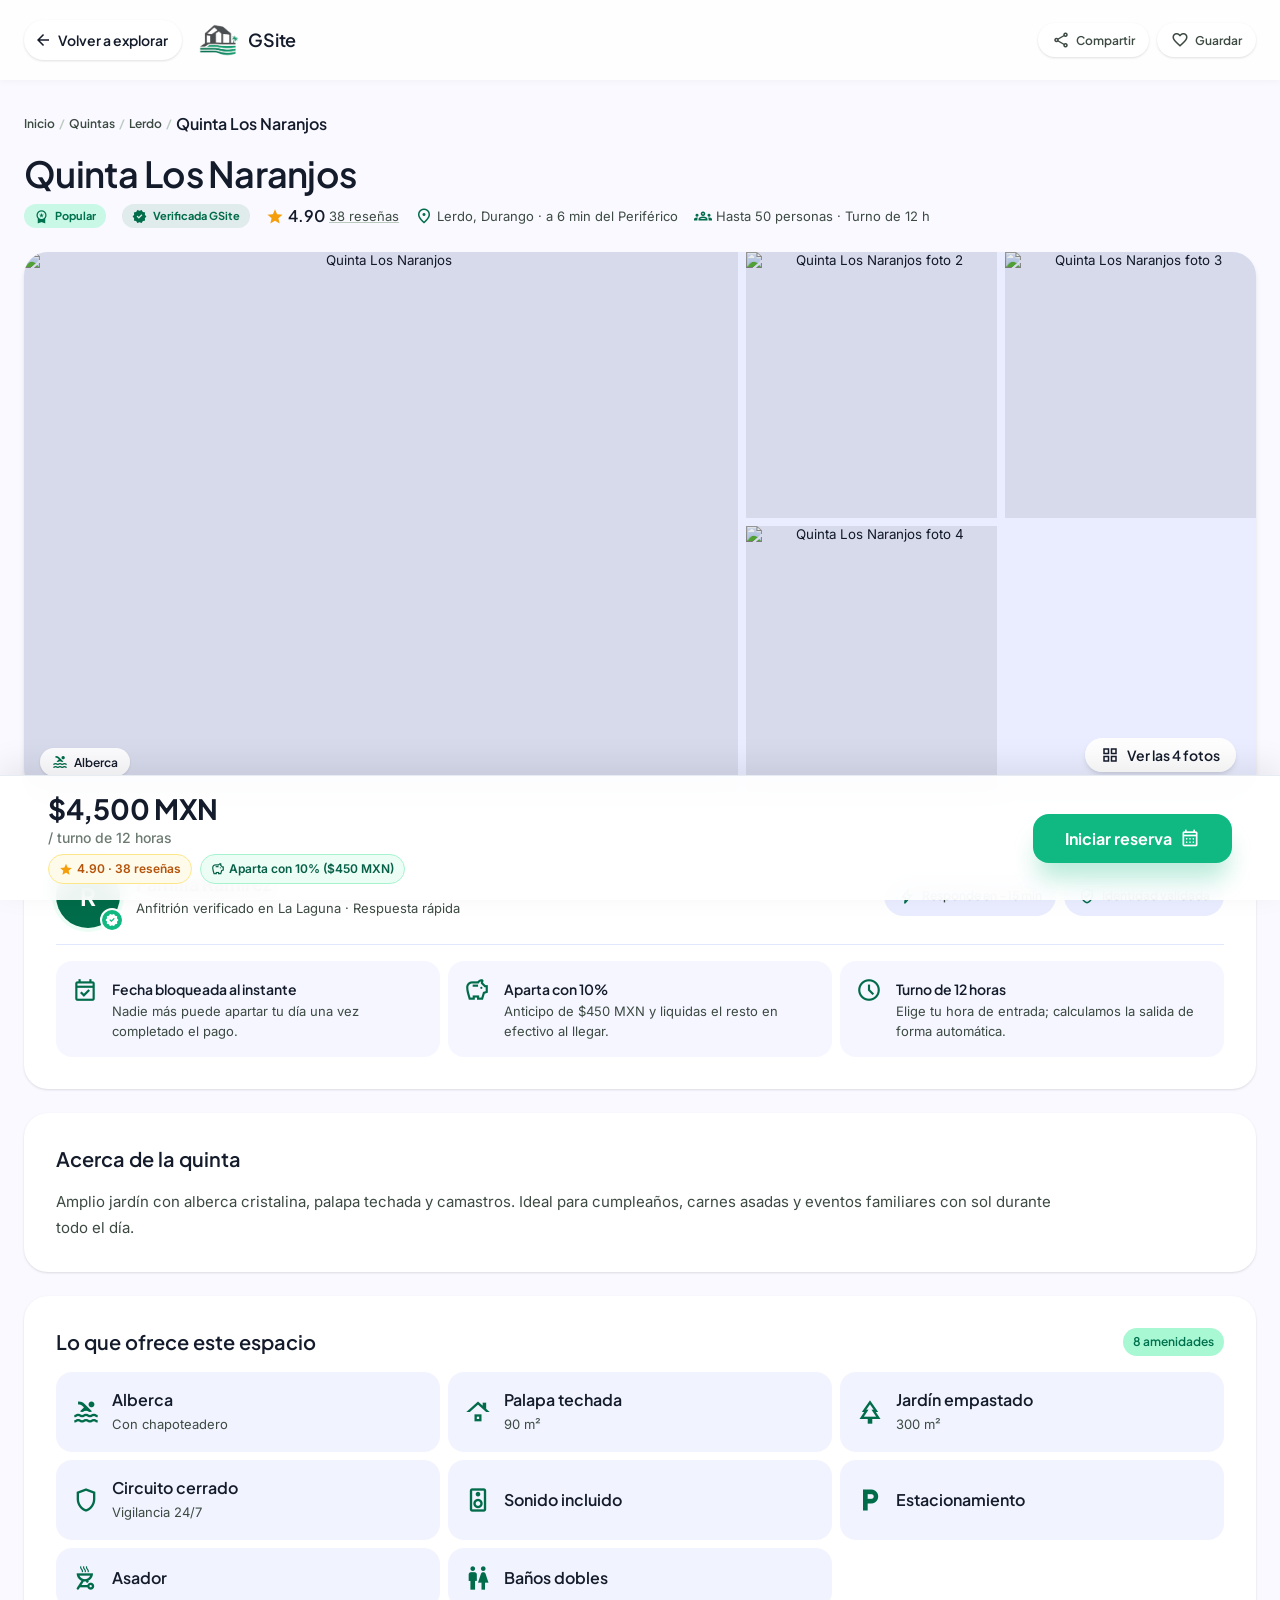
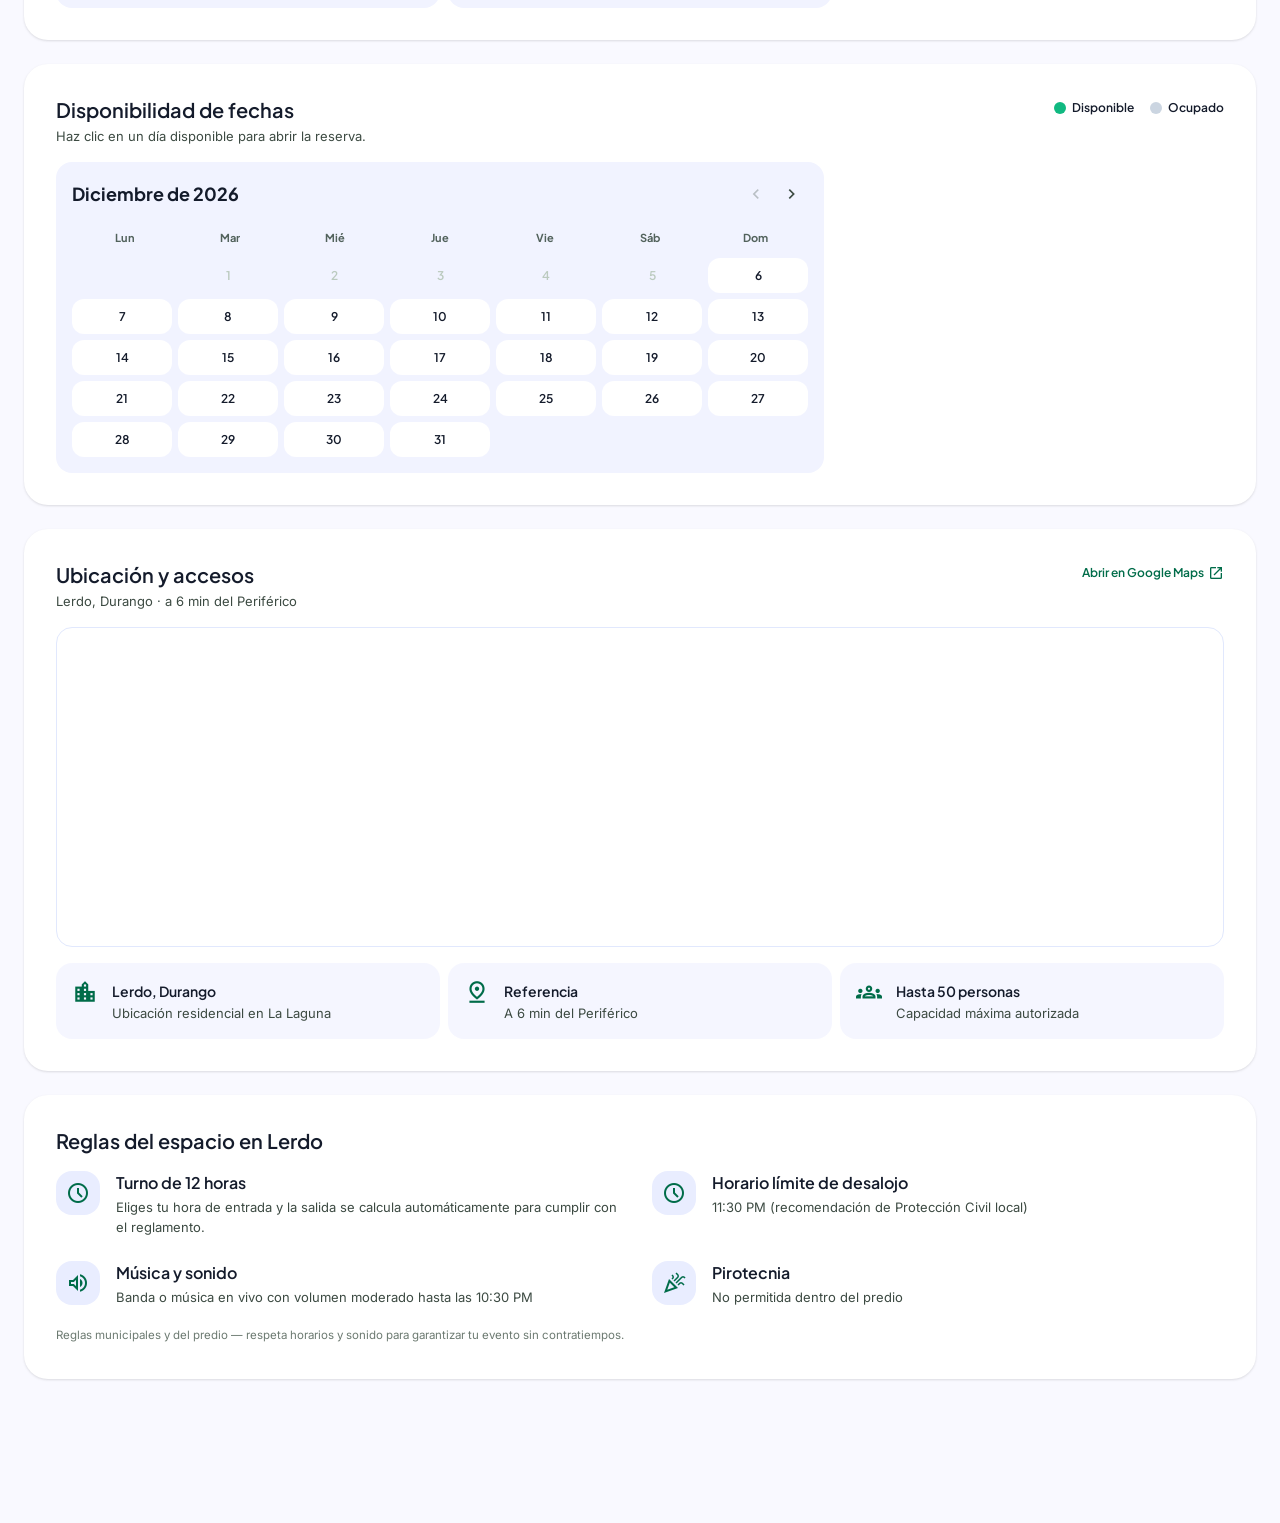
==== quinta.html @ 841f78a9 "Add files via upload" ====
<!DOCTYPE html>
<html lang="es">
<head>
<meta charset="UTF-8">
<meta name="viewport" content="width=device-width, initial-scale=1.0">
<title>Detalles de la Quinta | GSite</title>
<meta name="description" content="GSite: renta de quintas por d&iacute;a en La Laguna. Aparta tu fecha con solo el 10%.">
<link rel="icon" type="image/png" href="img/favicon.png">
<link rel="preconnect" href="https://fonts.googleapis.com">
<link rel="preconnect" href="https://fonts.gstatic.com" crossorigin>
<link href="https://fonts.googleapis.com/css2?family=Inter:wght@400;500;600&family=Plus+Jakarta+Sans:wght@600;700&display=swap" rel="stylesheet">
<link href="https://fonts.googleapis.com/css2?family=Material+Symbols+Outlined:opsz,wght,FILL,GRAD@20..48,100..700,0..1,-50..200&display=swap" rel="stylesheet">
<link rel="stylesheet" href="https://cdn.jsdelivr.net/npm/flatpickr/dist/flatpickr.min.css">
<link rel="stylesheet" href="css/styles.css">
</head>
<body style="background:var(--surface);">
<div id="loadingScreen">
  <div class="loading-logo">
    <img src="img/logo-large.png" alt="GSite Logo">
    <span>GSite</span>
  </div>
  <div class="loading-bar"></div>
</div>

<!-- ===================== HEADER ===================== -->
<header class="site-header">
  <div class="container header-inner">
    <div style="display:flex; align-items:center; gap:var(--space-md);">
      <a class="back-btn" href="index.html" style="display:inline-flex;">
        <span class="ms">arrow_back</span><span>Volver a explorar</span>
      </a>
      <a class="brand" href="index.html">
        <img src="img/logo.png" alt="GSite" class="brand-logo-img">
        <span class="brand-name">GSite</span>
      </a>
    </div>

    <div class="header-actions">
      <button class="pill-btn" type="button" onclick="shareQuinta()"><span class="ms">share</span><span id="shareLabel">Compartir</span></button>
      <button class="pill-btn fav" type="button" id="dFavBtn" onclick="toggleDetailFav()"><span class="ms" id="dFavIcon">favorite</span><span id="dFavText">Guardar</span></button>
    </div>
  </div>
</header>

<main class="detail-view" style="padding-top:calc(var(--header-h) + 1rem); padding-bottom:9rem;">
  <div class="container detail-wrap">
    <div class="crumbs-row">
      <nav class="crumbs" id="dCrumbs" aria-label="Breadcrumb" style="display:flex;"></nav>
    </div>

    <div class="detail-head">
      <h1 id="dTitle">Cargando quinta...</h1>
      <div class="head-meta" id="dMeta"></div>
    </div>

    <div class="gallery-wrap">
      <div class="gallery" id="dGallery"></div>
      <span class="g-counter" id="gCounter"></span>
      <button class="g-all" type="button" onclick="openLightbox(0)"><span class="ms">grid_view</span><span id="gAllLabel">Ver fotos</span></button>
    </div>

    <div class="detail-stack">
      <section class="d-card" id="dHostCard"></section>

      <section class="d-card">
        <h2>Acerca de la quinta</h2>
        <p class="prose" id="dAbout"></p>
      </section>

      <section class="d-card">
        <div class="d-card-head"><h2>Lo que ofrece este espacio</h2><span class="count-badge" id="amenCount"></span></div>
        <div class="amen-grid" id="dAmenities"></div>
      </section>

      <section class="d-card" id="disponibilidad">
        <div class="d-card-head">
          <div>
            <h2>Disponibilidad de fechas</h2>
            <p class="sub">Haz clic en un día disponible para abrir la reserva.</p>
          </div>
          <div class="legend">
            <span><i style="background:var(--primary-container)"></i>Disponible</span>
            <span><i style="background:#cbd5e1"></i>Ocupado</span>
          </div>
        </div>
        <div class="cal">
          <div class="cal-head">
            <strong id="calTitle"></strong>
            <div class="cal-nav">
              <button type="button" id="calPrev" onclick="calMove(-1)" aria-label="Mes anterior"><span class="ms">chevron_left</span></button>
              <button type="button" onclick="calMove(1)" aria-label="Mes siguiente"><span class="ms">chevron_right</span></button>
            </div>
          </div>
          <div class="cal-dow"><span>Lun</span><span>Mar</span><span>Mié</span><span>Jue</span><span>Vie</span><span>Sáb</span><span>Dom</span></div>
          <div class="cal-grid" id="calGrid"></div>
        </div>
      </section>

      <section class="d-card">
        <div class="d-card-head">
          <div><h2>Ubicación y accesos</h2><p class="sub" id="dLocSub"></p></div>
          <a class="map-link" id="dMapLink" href="#" target="_blank" rel="noopener"><span>Abrir en Google Maps</span><span class="ms" style="font-size:16px">open_in_new</span></a>
        </div>
        <div class="map-embed" id="dMap"></div>
        <div class="tiles" id="dLocTiles"></div>
      </section>

      <section class="d-card">
        <h2>Reglas del espacio en <span id="rulesCity"></span></h2>
        <div class="rules" id="dRules"></div>
        <p class="rules-note">Reglas municipales y del predio — respeta horarios y sonido para garantizar tu evento sin contratiempos.</p>
      </section>
    </div>
  </div>

  <!-- STICKY BOTTOM BAR -->
  <aside class="sticky-bar" aria-label="Reserva">
    <div class="sticky-inner">
      <div class="sb-price">
        <strong id="sbPrice"></strong>
        <small id="sbSub"></small>
        <div class="sb-extra">
          <span class="sb-badge amber" id="sbRating"></span>
          <span class="sb-badge green" id="sbDeposit"></span>
        </div>
      </div>
      <button class="sb-cta" id="openDrawerBtn" type="button" onclick="openDrawer()"><span id="sbCtaLabel">Iniciar reserva</span><span class="ms">calendar_month</span></button>
    </div>
  </aside>
</main>

<!-- ===================== SLIDE-OVER DRAWER (reserva) ===================== -->
<div class="overlay" id="drawerOverlay" onclick="closeDrawer()"></div>
<aside class="drawer" id="drawer" role="dialog" aria-modal="true" aria-labelledby="drawerTitle" aria-hidden="true">
  <div class="drawer-head">
    <div>
      <h3 id="drawerTitle">Configura tu evento</h3>
      <p class="drawer-sub" id="drawerSub"></p>
    </div>
    <button class="icon-btn" id="drawerClose" type="button" onclick="closeDrawer()" aria-label="Cerrar"><span class="ms">close</span></button>
  </div>

  <div class="drawer-body" id="drawerBody">
    <div class="form-view" id="drawerFormView">
      <div class="form-block">
        <div class="dr-label-row"><span class="form-title">Fecha del evento</span><span class="dr-badge muted" id="dDateBadge">Sin fecha</span></div>
        <div class="cal-inline">
          <p class="dr-date-label" id="dDateLabel">Elige una fecha</p>
          <input type="hidden" id="eventDate">
        </div>
      </div>

      <div class="form-block">
        <div class="dr-label-row"><span class="form-title">Horario de uso</span></div>
        <div class="time-grid">
          <div class="field">
            <label for="checkinTime">Hora de entrada</label>
            <select id="checkinTime">
              <option value="">Elige hora</option>
              <option value="09:00">9:00 am</option><option value="10:00">10:00 am</option><option value="11:00">11:00 am</option>
              <option value="12:00">12:00 pm</option><option value="13:00">1:00 pm</option><option value="14:00">2:00 pm</option>
              <option value="15:00">3:00 pm</option><option value="16:00">4:00 pm</option>
            </select>
          </div>
          <div class="field">
            <label>Hora de salida</label>
            <span class="field-static" id="exitTime">—</span>
          </div>
        </div>
        <div class="note-box" id="scheduleNote"></div>
      </div>

      <div class="guest-box">
        <div>
          <span class="form-title">Invitados</span>
          <div class="guest-num"><strong id="gNum">20</strong><span>personas</span></div>
          <small id="gCapNote"></small>
        </div>
        <div class="guest-btns">
          <button class="step-btn" id="gMinus" type="button" onclick="adjustDrawerGuests(-5)" aria-label="Menos invitados"><span class="ms">remove</span></button>
          <button class="step-btn" id="gPlus" type="button" onclick="adjustDrawerGuests(5)" aria-label="Más invitados"><span class="ms">add</span></button>
        </div>
      </div>

      <div class="form-block">
        <div class="form-title">Tus datos</div>
        <div class="form-row two">
          <div class="field"><label for="clientName">Nombre completo</label><input type="text" id="clientName" placeholder="Tu nombre y apellido" autocomplete="name"></div>
          <div class="field"><label for="clientPhone">Teléfono móvil</label><input type="tel" id="clientPhone" placeholder="10 dígitos (ej. 8711234567)" autocomplete="tel"></div>
        </div>
      </div>

      <div class="form-block">
        <div class="dr-label-row">
          <span class="form-title">Servicios adicionales opcionales</span>
          <span class="dr-badge">Listos al llegar</span>
        </div>
        <div class="addons-grid" id="addonsList"></div>
      </div>

      <div class="breakdown show" id="breakdown">
        <div class="form-title" style="margin-bottom:12px">Resumen del desglose</div>
        <div class="b-row"><span id="sRentaLbl">Renta de la quinta</span><span id="sRenta"></span></div>
        <div class="b-row" id="sExtrasRow" style="display:none"><span>Servicios adicionales</span><span id="sExtras">$0 MXN</span></div>
        <div class="b-row"><span>Invitados</span><span id="sGuests"></span></div>
        <div class="b-row highlight">
          <div>
            <span>Anticipo de apartado (Cobro en línea)</span>
            <small style="display:block; font-size:11px; color:var(--primary); font-weight:600;">Comisión GSite 10% para bloquear la fecha</small>
          </div>
          <strong id="sAnticipo" style="color:var(--primary); font-size:15px;"></strong>
        </div>
        <div class="b-row highlight">
          <div>
            <span>Saldo a liquidar al anfitrión al llegar</span>
            <small style="display:block; font-size:11px; color:#047857; font-weight:600;">En efectivo o transferencia directa al abrir</small>
          </div>
          <strong id="sResto" style="color:#047857; font-size:15px;"></strong>
        </div>
        <div class="b-row total"><span>Total del evento</span><span id="sTotal"></span></div>
      </div>

      <div class="trust-note">
        <span class="ms fill">verified_user</span>
        <div><strong>Fecha bloqueada al instante</strong><p>Nadie más podrá apartar ese día. El dueño de la quinta recibe la notificación automatizada.</p></div>
      </div>

      <p class="error-msg" id="errorMsg"></p>
    </div>

    <div class="success" id="drawerSuccess">
      <div class="check"><span class="ms">check</span></div>
      <h4>¡Reserva confirmada y fecha bloqueada!</h4>
      <p style="font-size:13px; color:var(--on-surface-variant); margin-bottom:12px;">El anfitrión recibió la notificación en su correo y portal. Tu fecha queda 100% apartada.</p>
      
      <div class="summary" id="successSummary"></div>

      <div class="success-actions" style="display:flex; flex-direction:column; gap:8px; width:100%; margin-top:14px;">
        <button class="reserve-btn" style="height:48px; font-size:14px;" type="button" onclick="openDigitalPass()"><span class="ms">qr_code_2</span><span>Ver Pase de Acceso Digital</span></button>
        <a class="pill-btn whatsapp-btn" id="btnWhatsappSuccess" target="_blank" rel="noopener" href="#" style="justify-content:center; padding:12px; text-decoration:none;"><span class="ms">chat</span><span>WhatsApp con el Anfitrión (Opcional)</span></a>
      </div>
    </div>
  </div>

  <div class="drawer-foot">
    <button class="reserve-btn" id="reserveBtn" type="button" onclick="handleReserve()"><span id="reserveLabel">Apartar fecha</span><span class="ms" id="reserveIcon">lock</span></button>
    <p class="reserve-note" id="reserveNote">Aparta con solo 10% · Resto en efectivo al llegar</p>
  </div>
</aside>

<!-- ===================== MODAL: PASARELA DE PAGO (ANTICIPO / COMISIÓN 10%) ===================== -->
<div class="modal-overlay" id="paymentModal" onclick="if(event.target===this)closePaymentModal()">
  <div class="modal-sheet" style="max-width:32rem;" role="dialog" aria-modal="true" aria-labelledby="payTitle">
    <div class="modal-head">
      <h3 id="payTitle"><span class="ms">lock</span><span>Pago Seguro de Anticipo</span></h3>
      <button class="icon-btn" type="button" onclick="closePaymentModal()" aria-label="Cerrar"><span class="ms">close</span></button>
    </div>
    <div class="modal-body" style="gap:16px;">
      <div style="background:var(--surface-low); padding:14px; border-radius:var(--r-2xl); border:1px solid var(--surface-variant);">
        <div style="display:flex; justify-content:space-between; align-items:center; margin-bottom:8px;">
          <span style="font-size:13px; color:var(--on-surface-variant); font-weight:600;">Espacio</span>
          <strong id="payQuintaName" style="font-size:14px; color:var(--on-surface);"></strong>
        </div>
        <div style="display:flex; justify-content:space-between; align-items:center; margin-bottom:8px;">
          <span style="font-size:13px; color:var(--on-surface-variant);">Fecha del evento</span>
          <strong id="payEventDate" style="font-size:13px; color:var(--on-surface);"></strong>
        </div>
        <div style="display:flex; justify-content:space-between; align-items:center; margin-bottom:8px;">
          <span style="font-size:13px; color:var(--on-surface-variant);">Total del evento</span>
          <strong id="payGrandTotal" style="font-size:13px; color:var(--on-surface);"></strong>
        </div>
        <div style="border-top:1px dashed var(--outline-variant); padding-top:10px; margin-top:8px; display:flex; justify-content:space-between; align-items:center;">
          <div>
            <strong style="color:var(--primary); font-size:15px; display:block;">Anticipo a pagar hoy (10%)</strong>
            <small style="color:var(--outline); font-size:11px;">Comisión de apartado GSite</small>
          </div>
          <strong id="payDepositAmount" style="color:var(--primary); font-size:20px; font-family:var(--font-display);"></strong>
        </div>
        <div style="background:rgba(16,185,129,.1); padding:8px 10px; border-radius:var(--r-lg); margin-top:10px; font-size:12px; color:#065f46; display:flex; align-items:center; gap:6px;">
          <span class="ms" style="font-size:16px;">info</span>
          <span>Liquidas el resto (<strong id="payRemainderAmount"></strong>) en efectivo o SPEI al dueño cuando te abra la quinta.</span>
        </div>
      </div>

      <div>
        <label style="font-family:var(--font-display); font-size:12px; font-weight:700; text-transform:uppercase; letter-spacing:.04em; color:var(--outline); display:block; margin-bottom:8px;">Selecciona método de pago</label>
        <div class="pay-methods">
          <div class="pay-method active" id="methodCard" onclick="selectPayMethod('card')">
            <span class="ms">credit_card</span>
            <strong>Tarjeta Débito/Crédito</strong>
            <small>Visa, Mastercard, AMEX</small>
          </div>
          <div class="pay-method" id="methodMP" onclick="selectPayMethod('mp')">
            <span class="ms">account_balance_wallet</span>
            <div style="display:flex; align-items:center; gap:4px; justify-content:center;">
              <strong>Mercado Pago</strong>
              <span class="pay-badge-mp">México</span>
            </div>
            <small>Saldo o cuotas con MP</small>
          </div>
        </div>
      </div>

      <!-- Tarjeta Form -->
      <div id="payFormCard" class="pay-card-box">
        <div class="field">
          <label for="cardNumber" style="font-size:12px; font-weight:600; color:var(--on-surface-variant); margin-bottom:4px; display:block;">Número de Tarjeta</label>
          <div style="position:relative;">
            <input type="text" id="cardNumber" placeholder="4152 •••• •••• ••••" maxlength="19" autocomplete="cc-number" style="width:100%; height:44px; padding:0 40px 0 12px; border-radius:var(--r-xl); border:1.5px solid var(--surface-variant); font-size:14px; font-family:monospace; background:#fff;">
            <span class="ms" style="position:absolute; right:12px; top:12px; color:var(--outline); font-size:20px;">credit_card</span>
          </div>
        </div>
        <div style="display:grid; grid-template-columns:1fr 1fr; gap:10px;">
          <div class="field">
            <label for="cardExp" style="font-size:12px; font-weight:600; color:var(--on-surface-variant); margin-bottom:4px; display:block;">Vencimiento</label>
            <input type="text" id="cardExp" placeholder="MM/AA" maxlength="5" autocomplete="cc-exp" style="width:100%; height:44px; padding:0 12px; border-radius:var(--r-xl); border:1.5px solid var(--surface-variant); font-size:14px; background:#fff;">
          </div>
          <div class="field">
            <label for="cardCvv" style="font-size:12px; font-weight:600; color:var(--on-surface-variant); margin-bottom:4px; display:block;">CVV</label>
            <input type="password" id="cardCvv" placeholder="123" maxlength="4" autocomplete="cc-csc" style="width:100%; height:44px; padding:0 12px; border-radius:var(--r-xl); border:1.5px solid var(--surface-variant); font-size:14px; background:#fff;">
          </div>
        </div>
      </div>

      <!-- Mercado Pago View -->
      <div id="payFormMP" class="pay-card-box" style="display:none; text-align:center; padding:20px;">
        <div style="width:54px; height:54px; border-radius:50%; background:#e0f2fe; color:#0284c7; display:flex; align-items:center; justify-content:center; margin:0 auto 12px;">
          <span class="ms" style="font-size:28px;">account_balance_wallet</span>
        </div>
        <strong style="display:block; font-size:15px; margin-bottom:4px; color:var(--on-surface);">Paga seguro con Mercado Pago</strong>
        <p style="font-size:12px; color:var(--on-surface-variant); margin-bottom:12px; line-height:1.4;">Serás redirigido a la pasarela protegida de Mercado Pago México para autorizar el anticipo.</p>
        <span class="pay-badge-mp" style="padding:4px 12px; font-size:11px;">Protección al comprador 100%</span>
      </div>

      <div class="pay-secure-note">
        <span class="ms" style="font-size:16px; color:#047857;">encrypted</span>
        <span>Pagos encriptados con SSL de 256 bits · Confirmación instantánea</span>
      </div>
      <p class="error-msg" id="payErrorMsg" style="margin:0;"></p>
    </div>
    <div class="modal-foot">
      <button class="pill-btn" type="button" onclick="closePaymentModal()">Cancelar</button>
      <button class="reserve-btn" id="btnSubmitPayment" style="width:auto; padding:12px 24px; height:auto;" type="button" onclick="submitPayment()">
        <span class="ms">lock</span><span id="btnSubmitPaymentText">Pagar anticipo y confirmar</span>
      </button>
    </div>
  </div>
</div>

<!-- ===================== MODAL: PASE DIGITAL DE ACCESO ===================== -->
<div class="modal-overlay" id="passModal" onclick="if(event.target===this)closeDigitalPass()">
  <div class="modal-sheet" style="max-width:32rem;" role="dialog" aria-modal="true" aria-labelledby="passTitle">
    <div class="modal-head">
      <h3 id="passTitle"><span class="ms">confirmation_number</span><span>Pase de Acceso al Evento</span></h3>
      <button class="icon-btn" type="button" onclick="closeDigitalPass()" aria-label="Cerrar"><span class="ms">close</span></button>
    </div>
    <div class="modal-body" id="passContent">
      <!-- Populated dynamically -->
    </div>
    <div class="modal-foot">
      <button class="pill-btn" type="button" onclick="window.print()"><span class="ms">print</span><span>Imprimir / PDF</span></button>
      <button class="reserve-btn" style="width:auto; padding:10px 20px; height:auto;" type="button" onclick="closeDigitalPass()">Cerrar</button>
    </div>
  </div>
</div>

<!-- ===================== LIGHTBOX ===================== -->
<div class="lightbox" id="lightbox" onclick="if(event.target===this)closeLightbox()">
  <button class="lb-btn lb-close" type="button" onclick="closeLightbox()" aria-label="Cerrar"><span class="ms">close</span></button>
  <button class="lb-btn lb-prev" type="button" onclick="navLightbox(-1)" aria-label="Anterior"><span class="ms">chevron_left</span></button>
  <img id="lbImg" src="" alt="">
  <button class="lb-btn lb-next" type="button" onclick="navLightbox(1)" aria-label="Siguiente"><span class="ms">chevron_right</span></button>
  <span class="lb-count" id="lbCount"></span>
</div>

<!-- Scripts -->
<script src="https://cdn.jsdelivr.net/npm/flatpickr"></script>
<script src="https://cdn.jsdelivr.net/npm/flatpickr/dist/l10n/es.js"></script>
<script src="js/quintas.js"></script>
<script src="js/detail.js"></script>
<script>
  function initPage() {
    try {
      const params = new URLSearchParams(window.location.search);
      const id = parseInt(params.get("id") || "1", 10);
      const qList = (typeof quintas !== "undefined" && Array.isArray(quintas)) ? quintas : [];
      const q = qList.find(x => x.id === id) || qList[0];
      if (q && typeof renderDetail === "function") {
        renderDetail(q);
      }
    } catch (e) {
      console.error("Error al inicializar la quinta:", e);
    }
  }

  if (document.readyState === "loading") {
    document.addEventListener("DOMContentLoaded", initPage);
  } else {
    initPage();
  }
</script>
<script>window.addEventListener("load",function(){setTimeout(function(){var l=document.getElementById("loadingScreen");if(l)l.classList.add("hide");},350);});setTimeout(function(){var l=document.getElementById("loadingScreen");if(l)l.classList.add("hide");},4000);</script>
</body>
</html>
---- css/styles.css ----
/* =========================================================
   GSite — styles.css
   Tokens extraídos del diseño Stitch (Pagina1.html)
   Mobile first: base = móvil, mejoras con min-width
   ========================================================= */

:root{
  /* ---- Colores (Material-like palette del diseño) ---- */
  --primary:#006c49;
  --primary-container:#10b981;
  --primary-fixed:#6ffbbe;
  --primary-fixed-dim:#4edea3;
  --on-primary:#ffffff;
  --secondary:#006c4a;
  --secondary-container:#82f5c1;
  --on-secondary-container:#00714e;
  --secondary-fixed:#85f8c4;
  --on-secondary-fixed:#002114;
  --surface:#f9f9ff;
  --surface-lowest:#ffffff;
  --surface-low:#f1f3ff;
  --surface-container:#e9edff;
  --surface-high:#e1e8fd;
  --surface-variant:#dce2f7;
  --on-surface:#141b2b;
  --on-surface-variant:#3c4a42;
  --inverse-surface:#293040;
  --outline:#6c7a71;
  --outline-variant:#bbcabf;
  --tertiary:#52625c;
  --error:#ba1a1a;
  --error-container:#ffdad6;
  --on-error-container:#93000a;
  --star:#f59e0b;

  /* ---- Radios ---- */
  --r-sm:0.25rem;
  --r-lg:0.5rem;
  --r-xl:0.75rem;
  --r-2xl:1rem;
  --r-3xl:1.5rem;
  --r-full:9999px;

  /* ---- Sombras ---- */
  --shadow-xs:0 1px 3px rgba(17,24,39,.04);
  --shadow-header:0 1px 8px rgba(0,0,0,.04);
  --shadow-sm:0 1px 2px rgba(0,0,0,.05), 0 1px 3px rgba(0,0,0,.08);
  --shadow-md:0 4px 6px -1px rgba(0,0,0,.1), 0 2px 4px -2px rgba(0,0,0,.1);
  --shadow-xl:0 20px 25px -5px rgba(0,0,0,.1), 0 8px 10px -6px rgba(0,0,0,.1);
  --shadow-2xl:0 25px 50px -12px rgba(0,0,0,.25);
  --shadow-cta:0 20px 25px -5px rgba(16,185,129,.3);

  /* ---- Espaciado ---- */
  --space-xs:0.25rem;
  --space-sm:0.5rem;
  --space-md:1rem;
  --space-lg:1.5rem;
  --space-xl:2.5rem;
  --gutter:1.5rem;
  --header-h:80px;

  /* ---- Tipografía ---- */
  --font-display:'Plus Jakarta Sans', system-ui, sans-serif;
  --font-body:'Inter', system-ui, sans-serif;
  --fs-display-mobile:34px;   --lh-display-mobile:42px;
  --fs-display:48px;          --lh-display:56px;
  --fs-hero-md:56px;          --lh-hero-md:64px;
  --fs-headline-lg-mobile:26px; --lh-headline-lg-mobile:34px;
  --fs-headline-lg:36px;      --lh-headline-lg:44px;
  --fs-headline-md:24px;      --lh-headline-md:32px;
  --fs-title-md:18px;         --lh-title-md:26px;
  --fs-title-sm:16px;         --lh-title-sm:24px;
  --fs-body-lg:18px;          --lh-body-lg:28px;
  --fs-body-md:15px;          --lh-body-md:24px;
  --fs-body-sm:13px;          --lh-body-sm:20px;
  --fs-label-lg:14px;         --lh-label-lg:20px;
  --fs-label-md:12px;         --lh-label-md:16px;
  --fs-label-sm:11px;         --lh-label-sm:14px;

  /* ---- Motion ---- */
  --ease:all 0.3s ease;
}

/* ---------- Reset ---------- */
*,*::before,*::after{box-sizing:border-box; margin:0; padding:0;}
html{scroll-behavior:smooth;}
body{
  font-family:var(--font-body);
  font-size:var(--fs-body-md); line-height:var(--lh-body-md);
  color:var(--on-surface); background:var(--surface);
  -webkit-font-smoothing:antialiased;
  overflow-y:auto;
}
body.no-scroll{overflow:hidden;}
img{display:block; max-width:100%;}
button{font-family:inherit; cursor:pointer; border:none; background:none; color:inherit; transition:var(--ease);}
a{color:inherit; text-decoration:none;}
input,select{font-family:inherit; font-size:inherit; color:inherit;}
ul{list-style:none;}
::-webkit-scrollbar{width:8px; height:8px;}
::-webkit-scrollbar-track{background:var(--surface-low);}
::-webkit-scrollbar-thumb{background:var(--outline-variant); border-radius:var(--r-full);}
::-webkit-scrollbar-thumb:hover{background:var(--outline);}
.hidden{display:none !important;}
.ms{font-family:'Material Symbols Outlined'; font-weight:normal; font-style:normal; line-height:1; font-size:20px; display:inline-block; letter-spacing:normal; white-space:nowrap; font-variation-settings:'FILL' 0,'wght' 400,'GRAD' 0,'opsz' 24; user-select:none;}
.ms.fill{font-variation-settings:'FILL' 1,'wght' 400,'GRAD' 0,'opsz' 24;}
.container{max-width:80rem; margin:0 auto; padding-left:var(--gutter); padding-right:var(--gutter);}
:focus-visible{outline:2px solid var(--primary); outline-offset:2px;}

/* ---------- Header ---------- */
.site-header{position:fixed; top:0; left:0; right:0; z-index:50; background:rgba(255,255,255,.8); backdrop-filter:blur(12px); -webkit-backdrop-filter:blur(12px); box-shadow:var(--shadow-header);}
.header-inner{height:var(--header-h); display:flex; align-items:center; justify-content:space-between; gap:var(--space-md);}
.brand{display:flex; align-items:center; gap:var(--space-sm);}
.brand-logo-img{height:34px; width:auto; object-fit:contain; display:block;}
.brand-mark{width:34px; height:34px; border-radius:var(--r-xl); background:var(--primary-container); color:#fff; display:flex; align-items:center; justify-content:center;}
.brand-name{font-family:var(--font-display); font-size:var(--fs-title-md); font-weight:600; letter-spacing:-0.01em;}
.main-nav{display:none; align-items:center; gap:var(--space-lg);}
.main-nav a{font-family:var(--font-display); font-size:var(--fs-title-sm); font-weight:600; color:var(--on-surface-variant); transition:var(--ease);}
.main-nav a:hover{color:var(--on-surface);}
.main-nav a.active{color:var(--primary);}
.header-actions{display:flex; align-items:center; gap:var(--space-sm);}

/* ---------- Hero ---------- */
.hero{position:relative; overflow:hidden; background:var(--on-surface);}
.hero-bg{position:absolute; inset:0; background-size:cover; background-position:center; transform:scale(1.05);}
.hero-scrim{position:absolute; inset:0; background:linear-gradient(to top, var(--on-surface), rgba(20,27,43,.5), rgba(20,27,43,.75));}
.hero-glow{position:absolute; inset:0; background:radial-gradient(circle at center, rgba(0,108,73,.15), transparent 70%); opacity:.6;}
.hero-content{position:relative; display:flex; flex-direction:column; align-items:center; text-align:center; padding:calc(var(--header-h) + 3rem) var(--gutter) 5rem;}
.hero-pill{display:inline-flex; align-items:center; gap:var(--space-xs); padding:6px var(--space-md); border-radius:var(--r-full); background:rgba(255,255,255,.15); backdrop-filter:blur(12px); box-shadow:var(--shadow-md); margin-bottom:var(--space-md); color:#fff; font-family:var(--font-display); font-size:var(--fs-label-lg); font-weight:600; letter-spacing:.01em;}
.hero-pill .ms{color:var(--primary-fixed); font-size:18px;}
.hero h1{font-family:var(--font-display); font-size:var(--fs-display-mobile); line-height:var(--lh-display-mobile); letter-spacing:-0.015em; font-weight:700; color:#fff; max-width:56rem; margin-bottom:var(--space-sm);}
.hero p.sub{font-size:var(--fs-body-md); line-height:var(--lh-body-md); color:var(--surface-variant); max-width:42rem; margin-bottom:var(--space-xl);}

/* Search pill */
.search-pill{width:100%; max-width:64rem; background:rgba(255,255,255,.95); backdrop-filter:blur(24px); box-shadow:var(--shadow-2xl); border-radius:var(--r-3xl); padding:var(--space-xs); display:flex; flex-direction:column; gap:var(--space-xs); text-align:left;}
.s-field{flex:1; min-width:0; display:flex; align-items:center; gap:var(--space-sm); padding:var(--space-sm) var(--space-md); border-radius:var(--r-2xl); transition:var(--ease); cursor:pointer; position:relative;}
.s-field:hover{background:rgba(241,243,255,.6);}
.s-icon{width:40px; height:40px; border-radius:50%; background:var(--surface-container); color:var(--primary); display:flex; align-items:center; justify-content:center; flex-shrink:0; transition:var(--ease);}
.s-field:hover .s-icon{background:var(--primary); color:var(--on-primary);}
.s-text{display:flex; flex-direction:column; min-width:0; flex:1;}
.s-label{font-family:var(--font-display); font-size:var(--fs-label-sm); line-height:var(--lh-label-sm); letter-spacing:.04em; text-transform:uppercase; color:var(--outline); font-weight:700;}
.s-input{width:100%; border:none; outline:none; background:transparent; font-family:var(--font-display); font-size:var(--fs-title-sm); font-weight:600; color:var(--on-surface); text-overflow:ellipsis; padding:0; cursor:inherit;}
.s-input::placeholder{color:var(--outline); font-weight:600;}
.s-guests{display:flex; align-items:baseline; gap:var(--space-xs);}
.s-guests strong{font-family:var(--font-display); font-size:var(--fs-title-sm); font-weight:600;}
.s-guests span{font-size:var(--fs-body-sm); color:var(--on-surface-variant);}
.stepper{display:flex; align-items:center; gap:4px; background:var(--surface-container); padding:4px 8px; border-radius:var(--r-full); box-shadow:inset 0 2px 4px rgba(0,0,0,.05); flex-shrink:0;}
.stepper button{width:24px; height:24px; border-radius:50%; background:var(--surface-lowest); display:flex; align-items:center; justify-content:center; box-shadow:var(--shadow-sm);}
.stepper button:hover{background:var(--primary); color:var(--on-primary);}
.stepper button:active{transform:scale(.92);}
.stepper .ms{font-size:14px;}
.s-divider{display:none; width:1px; height:40px; background:rgba(187,202,191,.4);}
.s-cta-wrap{padding:4px; flex-shrink:0;}
.s-cta{width:100%; height:56px; padding:0 var(--space-lg); border-radius:var(--r-full); background:var(--primary-container); color:var(--on-primary); display:flex; align-items:center; justify-content:center; gap:var(--space-xs); font-family:var(--font-display); font-size:var(--fs-title-sm); font-weight:600; box-shadow:var(--shadow-cta);}
.s-cta:hover{background:var(--primary); transform:scale(1.05);}
.s-cta:active{transform:scale(.95);}
.s-cta .ms{font-size:22px;}

.trust{margin-top:var(--space-lg); display:flex; flex-wrap:wrap; justify-content:center; gap:var(--space-sm) var(--space-lg); color:rgba(255,255,255,.8); font-size:var(--fs-body-sm);}
.trust span{display:flex; align-items:center; gap:6px;}
.trust .ms{color:var(--primary-fixed); font-size:18px;}

/* ---------- Category bar ---------- */
.category-bar{position:sticky; top:var(--header-h); z-index:40; background:rgba(249,249,255,.9); backdrop-filter:blur(12px); box-shadow:var(--shadow-sm);}
.category-inner{display:flex; align-items:center; justify-content:space-between; gap:var(--space-md); padding-top:var(--space-sm); padding-bottom:var(--space-sm);}
.chips{display:flex; align-items:center; gap:var(--space-xs); overflow-x:auto; padding:4px 0; scroll-behavior:smooth; flex:1;}
.chip{display:flex; align-items:center; gap:8px; padding:8px 16px; border-radius:var(--r-full); font-family:var(--font-display); font-size:var(--fs-label-lg); font-weight:600; background:var(--surface-lowest); color:var(--on-surface-variant); white-space:nowrap; box-shadow:var(--shadow-sm); flex-shrink:0;}
.chip .ms{font-size:18px;}
.chip:hover{color:var(--primary); background:rgba(130,245,193,.4);}
.chip.active{background:var(--primary); color:var(--on-primary); box-shadow:0 4px 6px -1px rgba(0,108,73,.2);}
.filter-btn{display:flex; align-items:center; gap:8px; padding:8px 16px; border-radius:var(--r-full); background:var(--surface-lowest); font-family:var(--font-display); font-size:var(--fs-label-lg); font-weight:600; box-shadow:var(--shadow-sm); flex-shrink:0; position:relative;}
.filter-btn:hover{background:var(--surface-container);}
.filter-btn .ms{font-size:18px; color:var(--on-surface-variant);}
.filter-btn .lbl{display:none;}
.filter-count{width:20px; height:20px; border-radius:50%; background:var(--primary-container); color:var(--on-primary); font-size:11px; font-weight:700; display:none; align-items:center; justify-content:center;}
.filter-count.show{display:flex;}

/* ---------- Results ---------- */
.results{padding-top:var(--space-xl); padding-bottom:var(--space-xl);}
.results-head{display:flex; flex-direction:column; gap:var(--space-md); margin-bottom:var(--space-lg);}
.results-title{display:flex; flex-wrap:wrap; align-items:center; gap:8px;}
.results-title h2{font-family:var(--font-display); font-size:var(--fs-headline-lg-mobile); line-height:var(--lh-headline-lg-mobile); letter-spacing:-0.01em; font-weight:600;}
.count-badge{padding:2px 10px; border-radius:var(--r-full); background:rgba(130,245,193,.7); color:var(--on-secondary-container); font-family:var(--font-display); font-size:var(--fs-label-md); font-weight:600;}
.results-head p{color:var(--on-surface-variant); margin-top:4px;}
.sort-box{display:flex; align-items:center; gap:var(--space-xs); align-self:flex-start; background:var(--surface-lowest); padding:6px 12px; border-radius:var(--r-xl); box-shadow:var(--shadow-sm);}
.sort-box span{font-family:var(--font-display); font-size:var(--fs-label-sm); font-weight:700; color:var(--outline);}
.sort-box select{border:none; outline:none; background:transparent; font-family:var(--font-display); font-size:var(--fs-title-sm); font-weight:600; cursor:pointer; padding-right:8px;}
.clear-btn{display:none; align-items:center; gap:4px; font-size:var(--fs-label-lg); font-weight:600; color:var(--primary); padding:6px 12px; border-radius:var(--r-full); background:var(--surface-container);}
.clear-btn.show{display:inline-flex;}
.clear-btn:hover{background:var(--secondary-container);}
.head-tools{display:flex; flex-wrap:wrap; align-items:center; gap:var(--space-sm);}

/* ---------- Grid & Cards ---------- */
.grid{display:grid; grid-template-columns:1fr; gap:var(--space-lg);}
.empty-state{grid-column:1/-1; padding:60px 24px; text-align:center; color:var(--on-surface-variant);}
.card{display:flex; flex-direction:column; background:var(--surface-lowest); border-radius:var(--r-3xl); overflow:hidden; box-shadow:var(--shadow-sm); transition:var(--ease); cursor:pointer;}
.card:hover{box-shadow:var(--shadow-xl); transform:translateY(-4px);}
.card-media{position:relative; width:100%; aspect-ratio:4/3; overflow:hidden; background:var(--surface-container);}
.card-media img{width:100%; height:100%; object-fit:cover; transition:transform .5s ease-out;}
.card:hover .card-media img{transform:scale(1.05);}
.card-badges{position:absolute; top:var(--space-sm); left:var(--space-sm); display:flex; align-items:center; gap:6px;}
.badge{padding:4px 12px; border-radius:var(--r-full); background:rgba(255,255,255,.9); backdrop-filter:blur(12px); color:var(--primary); font-family:var(--font-display); font-size:var(--fs-label-sm); font-weight:700; display:flex; align-items:center; gap:4px; box-shadow:var(--shadow-sm);}
.badge .ms{font-size:14px;}
.badge.solid{background:var(--primary-container); color:var(--on-primary);}
.badge.neutral{color:var(--on-surface);}
.fav-btn{position:absolute; top:var(--space-sm); right:var(--space-sm); width:36px; height:36px; border-radius:50%; background:rgba(255,255,255,.8); backdrop-filter:blur(12px); display:flex; align-items:center; justify-content:center; color:var(--on-surface-variant); box-shadow:var(--shadow-md);}
.fav-btn:hover{background:#fff; color:var(--error);}
.fav-btn:active{transform:scale(.9);}
.fav-btn.active{color:#ef4444;}
.card-turno{position:absolute; bottom:var(--space-sm); left:var(--space-sm); padding:4px 10px; border-radius:var(--r-lg); background:rgba(20,27,43,.75); backdrop-filter:blur(12px); color:#fff; font-size:12px; display:flex; align-items:center; gap:4px;}
.card-turno .ms{font-size:14px;}
.card-nav{position:absolute; top:50%; transform:translateY(-50%); width:28px; height:28px; border-radius:50%; background:rgba(255,255,255,.88); display:flex; align-items:center; justify-content:center; opacity:0; z-index:3;}
.card-nav .ms{font-size:18px;}
.card-nav.prev{left:8px;} .card-nav.next{right:8px;}
.card-nav:hover{background:#fff; transform:translateY(-50%) scale(1.1);}
.card-media:hover .card-nav{opacity:1;}
@media(hover:none){.card-nav{opacity:1;}}
.card-dots{position:absolute; bottom:44px; left:0; right:0; display:flex; justify-content:center; gap:5px; z-index:2;}
.card-dots .dot{width:5px; height:5px; border-radius:50%; background:rgba(255,255,255,.55); transition:var(--ease);}
.card-dots .dot.active{background:#fff; transform:scale(1.3);}
.card-body{padding:var(--space-md); display:flex; flex-direction:column; flex:1; justify-content:space-between; gap:var(--space-sm);}
.card-top{display:flex; align-items:baseline; justify-content:space-between; gap:8px; margin-bottom:4px;}
.card-name{font-family:var(--font-display); font-size:var(--fs-title-md); line-height:var(--lh-title-md); font-weight:600; transition:var(--ease); display:-webkit-box; -webkit-line-clamp:1; -webkit-box-orient:vertical; overflow:hidden;}
.card:hover .card-name{color:var(--primary);}
.card-rating{display:flex; align-items:center; gap:4px; font-family:var(--font-display); font-weight:600; font-size:var(--fs-title-sm); flex-shrink:0;}
.card-rating .ms{font-size:16px; color:var(--star);}
.card-rating small{font-family:var(--font-body); font-size:var(--fs-body-sm); color:var(--outline); font-weight:400;}
.card-loc{display:flex; align-items:center; gap:4px; font-size:var(--fs-body-sm); line-height:var(--lh-body-sm); color:var(--on-surface-variant); margin-bottom:var(--space-sm);}
.card-loc .ms{font-size:16px; color:var(--primary);}
.amen-chips{display:flex; flex-wrap:wrap; gap:6px;}
.amen-chip{padding:4px 10px; border-radius:var(--r-lg); background:var(--surface-low); font-family:var(--font-display); font-size:var(--fs-label-sm); font-weight:700; display:flex; align-items:center; gap:4px;}
.amen-chip .ms{font-size:14px; color:var(--primary);}
.card-foot{padding-top:var(--space-sm); display:flex; align-items:center; justify-content:space-between; gap:8px;}
.price{display:flex; align-items:baseline; gap:4px;}
.price strong{font-family:var(--font-display); font-size:var(--fs-headline-md); line-height:var(--lh-headline-md); font-weight:600; letter-spacing:-0.01em;}
.price span{font-size:var(--fs-body-sm); color:var(--outline);}
.card-note{display:flex; align-items:center; gap:2px; font-family:var(--font-display); font-size:var(--fs-label-sm); font-weight:700; color:var(--primary);}
.card-note .ms{font-size:12px;}
.btn-detail{padding:8px 16px; border-radius:var(--r-xl); background:var(--surface-container); font-family:var(--font-display); font-size:var(--fs-label-lg); font-weight:600;}
.card:hover .btn-detail, .btn-detail:hover{background:var(--primary); color:var(--on-primary);}

/* ---------- Explainer bento ---------- */
.bento{margin-top:var(--space-xl); padding:var(--space-lg); border-radius:var(--r-3xl); background:var(--surface-low); box-shadow:var(--shadow-sm); display:flex; flex-direction:column; gap:var(--space-lg);}
.bento-main{flex:1; display:flex; flex-direction:column; gap:var(--space-xs);}
.eyebrow{font-family:var(--font-display); font-size:var(--fs-label-md); letter-spacing:.05em; text-transform:uppercase; font-weight:700; color:var(--primary);}
.bento h3{font-family:var(--font-display); font-size:var(--fs-headline-md); line-height:var(--lh-headline-md); font-weight:600;}
.bento p{color:var(--on-surface-variant);}
.timeline{margin-top:var(--space-md); padding:var(--space-md); border-radius:var(--r-2xl); background:var(--surface-lowest); box-shadow:var(--shadow-sm); display:flex; flex-direction:column; gap:8px;}
.tl-top,.tl-legend{display:flex; justify-content:space-between; gap:8px; flex-wrap:wrap; font-size:var(--fs-label-sm); font-family:var(--font-display); font-weight:700; color:var(--outline);}
.tl-top .mid{color:var(--primary);}
.tl-bar{width:100%; height:12px; border-radius:var(--r-full); background:var(--surface-container); overflow:hidden; display:flex;}
.tl-bar i{display:block; height:100%;}
.tl-legend{font-family:var(--font-body); font-size:var(--fs-body-sm); font-weight:400; color:var(--on-surface-variant); padding-top:4px;}
.tl-legend span{display:flex; align-items:center; gap:4px;}
.tl-legend b{width:8px; height:8px; border-radius:50%; display:inline-block;}
.protect{width:100%; display:flex; flex-direction:column; gap:var(--space-sm); background:var(--surface-lowest); padding:var(--space-md); border-radius:var(--r-2xl); box-shadow:var(--shadow-sm);}
.protect-title{display:flex; align-items:center; gap:var(--space-xs); color:var(--primary); font-family:var(--font-display); font-size:var(--fs-title-sm); font-weight:600;}
.protect li{display:flex; align-items:flex-start; gap:8px; font-size:var(--fs-body-sm); line-height:var(--lh-body-sm); color:var(--on-surface-variant);}
.protect li + li{margin-top:var(--space-xs);}
.protect li .ms{color:var(--primary); font-size:18px;}
.protect a{margin-top:8px; text-align:center; padding:10px; border-radius:var(--r-xl); background:var(--surface-container); font-family:var(--font-display); font-size:var(--fs-label-lg); font-weight:600; color:var(--primary);}
.protect a:hover{background:var(--secondary-container); color:var(--on-secondary-container);}

/* ---------- Footer ---------- */
.site-footer{background:var(--surface-low); color:var(--on-surface-variant); padding:var(--space-xl) 0 var(--space-lg);}
.foot-grid{display:grid; grid-template-columns:1fr; gap:var(--space-xl); margin-bottom:var(--space-xl);}
.foot-col{display:flex; flex-direction:column; gap:var(--space-sm);}
.foot-col h4{font-family:var(--font-display); font-size:var(--fs-title-sm); font-weight:600; color:var(--on-surface);}
.foot-col a{font-size:var(--fs-body-sm); line-height:var(--lh-body-sm); transition:var(--ease);}
.foot-col a:hover{color:var(--primary);}
.foot-trust{background:rgba(255,255,255,.6); border-radius:var(--r-xl); padding:var(--space-md) var(--space-lg); margin-bottom:var(--space-lg); display:flex; flex-wrap:wrap; gap:var(--space-md); align-items:center; color:var(--primary); font-family:var(--font-display); font-size:var(--fs-label-lg); font-weight:600;}
.foot-trust span{display:flex; align-items:center; gap:var(--space-xs);}
.foot-bottom{display:flex; flex-direction:column; gap:var(--space-sm); text-align:center; font-size:var(--fs-body-sm); color:var(--tertiary);}

/* =========================================================
   DRAWER (Slide-over de reserva)
   ========================================================= */
.overlay{position:fixed; inset:0; z-index:90; background:rgba(20,27,43,.55); backdrop-filter:blur(2px); opacity:0; visibility:hidden; pointer-events:none; transition:opacity .25s ease, visibility .25s ease;}
.overlay.open{opacity:1; visibility:visible; pointer-events:auto;}
.drawer{position:fixed; top:0; right:0; bottom:0; z-index:100; width:100%; max-width:30rem; background:var(--surface-lowest); box-shadow:var(--shadow-2xl); display:flex; flex-direction:column; transform:translateX(100%); visibility:hidden; pointer-events:none; transition:transform .25s ease, visibility .25s ease;}
.drawer.open{transform:translateX(0); visibility:visible; pointer-events:auto;}
.drawer-head{display:flex; align-items:center; justify-content:space-between; gap:var(--space-md); padding:var(--space-md) var(--space-lg); border-bottom:1px solid var(--surface-variant);}
.drawer-head h3{font-family:var(--font-display); font-size:var(--fs-title-md); font-weight:700;}
.icon-btn{width:40px; height:40px; border-radius:50%; display:flex; align-items:center; justify-content:center; background:var(--surface-container);}
.icon-btn:hover{background:var(--surface-variant); transform:rotate(90deg);}
.drawer-body{flex:1; overflow-y:auto; padding:var(--space-lg); display:flex; flex-direction:column; gap:var(--space-lg);}
.d-gallery{position:relative; border-radius:var(--r-3xl); overflow:hidden; aspect-ratio:16/10; background:var(--surface-container);}
.d-gallery img{width:100%; height:100%; object-fit:cover;}
.d-gallery .card-nav{opacity:1;}
.d-counter{position:absolute; bottom:10px; right:10px; background:rgba(20,27,43,.65); color:#fff; font-size:12px; font-weight:600; padding:4px 10px; border-radius:var(--r-full);}
.d-info h4{font-family:var(--font-display); font-size:var(--fs-headline-md); line-height:var(--lh-headline-md); font-weight:600; letter-spacing:-0.01em;}
.d-meta{display:flex; flex-wrap:wrap; align-items:center; gap:6px 12px; margin-top:6px; font-size:var(--fs-body-sm); color:var(--on-surface-variant);}
.d-meta span{display:flex; align-items:center; gap:4px;}
.d-meta .ms{font-size:16px; color:var(--primary);}
.d-price{margin-top:var(--space-sm);}
.d-desc{margin-top:var(--space-sm); color:var(--on-surface-variant); font-size:var(--fs-body-sm); line-height:var(--lh-body-sm);}
.form-block{display:flex; flex-direction:column; gap:var(--space-sm);}
.form-title{font-family:var(--font-display); font-size:var(--fs-label-sm); letter-spacing:.04em; text-transform:uppercase; font-weight:700; color:var(--outline);}
.form-row{display:grid; grid-template-columns:1fr; gap:var(--space-sm);}
.field{display:flex; flex-direction:column; gap:4px; background:var(--surface-low); border:1.5px solid transparent; border-radius:var(--r-2xl); padding:10px 14px; transition:var(--ease);}
.field:focus-within{border-color:var(--primary); background:#fff;}
.field label{font-family:var(--font-display); font-size:var(--fs-label-sm); font-weight:700; letter-spacing:.04em; text-transform:uppercase; color:var(--outline);}
.field input,.field select{border:none; outline:none; background:transparent; font-size:var(--fs-body-md); font-weight:500; width:100%; padding:0;}
.note-box{display:none; padding:14px 16px; background:var(--surface-low); border-radius:var(--r-2xl); font-size:var(--fs-body-sm); line-height:1.55;}
.note-box.show{display:block;}
.breakdown{display:none; padding-top:var(--space-md); border-top:1px solid var(--surface-variant); font-size:14px;}
.breakdown.show{display:block;}
.b-row{display:flex; justify-content:space-between; margin-bottom:10px; color:var(--on-surface-variant);}
.b-row.total{color:var(--on-surface); font-family:var(--font-display); font-weight:700; font-size:var(--fs-title-sm); border-top:1px solid var(--surface-variant); padding-top:14px; margin-bottom:0;}
.error-msg{display:none; background:var(--error-container); color:var(--on-error-container); padding:10px 14px; border-radius:var(--r-xl); font-size:var(--fs-body-sm); font-weight:600;}
.error-msg.show{display:block;}
.drawer-foot{padding:var(--space-md) var(--space-lg) var(--space-lg); border-top:1px solid var(--surface-variant); background:#fff;}
.reserve-btn{width:100%; height:56px; border-radius:var(--r-full); background:var(--primary-container); color:var(--on-primary); font-family:var(--font-display); font-size:var(--fs-title-sm); font-weight:700; box-shadow:var(--shadow-cta);}
.reserve-btn:hover:not(:disabled){background:var(--primary); transform:translateY(-1px);}
.reserve-btn:disabled{opacity:.7; cursor:wait;}
.reserve-note{text-align:center; margin-top:10px; font-size:12.5px; color:var(--outline);}
.success{display:none; flex-direction:column; align-items:center; text-align:center; gap:var(--space-md); padding:var(--space-lg) 0;}
.success.show{display:flex;}
.success .check{width:64px; height:64px; border-radius:50%; background:rgba(16,185,129,.12); color:var(--primary); display:flex; align-items:center; justify-content:center;}
.success .check .ms{font-size:32px;}
.success h4{font-family:var(--font-display); font-size:var(--fs-headline-md); font-weight:700;}
.success p{color:var(--on-surface-variant); font-size:var(--fs-body-sm);}
.summary{width:100%; background:var(--surface-low); border-radius:var(--r-2xl); padding:16px 18px; text-align:left; font-size:14px;}
.summary div{display:flex; justify-content:space-between; padding:5px 0; color:var(--on-surface-variant);}
.summary strong{color:var(--on-surface);}

/* Flatpickr */
.flatpickr-calendar{border-radius:var(--r-2xl) !important; box-shadow:var(--shadow-xl) !important; border:1px solid var(--surface-variant) !important; font-family:var(--font-body) !important; z-index:200 !important;}
.flatpickr-day.selected,.flatpickr-day.selected:hover{background:var(--primary) !important; border-color:var(--primary) !important;}

/* =========================================================
   BREAKPOINTS (mobile first)
   ========================================================= */
@media(min-width:640px){
  .host-link{display:inline-flex;}
  .filter-btn .lbl{display:inline;}
  .grid{grid-template-columns:repeat(2,1fr);}
  .form-row.two{grid-template-columns:1fr 1fr;}
  .foot-grid{grid-template-columns:repeat(2,1fr);}
  .foot-bottom{flex-direction:row; justify-content:space-between; text-align:left;}
}
@media(min-width:768px){
  .hero-content{padding-top:calc(var(--header-h) + 4rem); padding-bottom:7rem;}
  .hero h1{font-size:var(--fs-hero-md); line-height:var(--lh-hero-md);}
  .hero p.sub{font-size:var(--fs-body-lg); line-height:var(--lh-body-lg);}
  .search-pill{flex-direction:row; align-items:center; justify-content:space-between; border-radius:var(--r-full); padding:8px;}
  .s-field{border-radius:var(--r-full);}
  .s-divider{display:block;}
  .s-cta{width:auto;}
  .results-head{flex-direction:row; align-items:flex-end; justify-content:space-between;}
  .results-title h2{font-size:var(--fs-headline-lg); line-height:var(--lh-headline-lg);}
  .bento{padding:var(--space-xl);}
}
@media(min-width:1024px){
  .main-nav{display:flex;}
  .grid{grid-template-columns:repeat(3,1fr);}
  .bento{flex-direction:row; align-items:center; justify-content:space-between;}
  .protect{width:24rem; flex-shrink:0;}
  .host-inner{flex-direction:row; justify-content:space-between;}
  .host-copy{text-align:left;}
  .host-copy h2{font-size:var(--fs-headline-lg); line-height:var(--lh-headline-lg);}
  .host-card{width:auto;}
  .foot-grid{grid-template-columns:repeat(4,1fr);}
}
@media(prefers-reduced-motion:reduce){
  *{transition:none !important; animation:none !important;}
}

/* =========================================================
   VISTA DE DETALLES (segunda pantalla)
   ========================================================= */
:root{ --primary-dark:#005236; }

.detail-view{padding-top:var(--header-h); padding-bottom:8rem; background:var(--surface);}
.detail-wrap{padding-top:var(--space-md);}

/* Breadcrumbs + acciones */
.crumbs-row{display:flex; align-items:center; justify-content:space-between; gap:var(--space-sm); margin-bottom:var(--space-md);}
.back-btn{display:inline-flex; align-items:center; gap:6px; padding:8px 14px 8px 10px; border-radius:var(--r-full); background:var(--surface-lowest); box-shadow:var(--shadow-sm); font-family:var(--font-display); font-size:var(--fs-label-lg); font-weight:600;}
.back-btn .ms{font-size:18px;}
.back-btn:hover{color:var(--primary); background:var(--surface-container);}
.crumbs{display:none; align-items:center; flex-wrap:wrap; gap:var(--space-xs); font-family:var(--font-display); font-size:var(--fs-label-md); font-weight:600; color:var(--on-surface-variant);}
.crumbs a:hover{color:var(--primary);}
.crumbs .sep{color:var(--outline-variant);}
.crumbs .cur{color:var(--on-surface); font-size:var(--fs-title-sm);}
.detail-actions{display:flex; gap:var(--space-xs);}
.pill-btn{display:inline-flex; align-items:center; gap:6px; padding:8px 14px; border-radius:var(--r-full); background:var(--surface-lowest); color:var(--on-surface-variant); box-shadow:var(--shadow-sm); font-family:var(--font-display); font-size:var(--fs-label-md); font-weight:600;}
.pill-btn .ms{font-size:18px;}
.pill-btn:hover{color:var(--primary); background:var(--surface-container);}
.pill-btn.fav:hover,.pill-btn.fav.active{color:var(--error);}
.pill-btn.fav.active{background:rgba(255,218,214,.4);}

/* Cabecera */
.detail-head{display:flex; flex-direction:column; gap:var(--space-xs); margin-bottom:var(--space-lg);}
.detail-head h1{font-family:var(--font-display); font-size:var(--fs-headline-lg-mobile); line-height:var(--lh-headline-lg-mobile); letter-spacing:-0.01em; font-weight:600;}
.head-meta{display:flex; flex-wrap:wrap; align-items:center; gap:8px 16px; padding-top:4px; font-size:var(--fs-body-sm); line-height:var(--lh-body-sm); color:var(--on-surface-variant);}
.tagpill{display:inline-flex; align-items:center; gap:6px; padding:2px 10px; border-radius:var(--r-full); font-family:var(--font-display); font-size:var(--fs-label-sm); font-weight:700;}
.tagpill .ms{font-size:15px;}
.tagpill.green{background:rgba(130,245,193,.4); color:var(--on-secondary-container);}
.tagpill.dark{background:rgba(0,108,73,.1); color:var(--primary);}
.meta-item{display:flex; align-items:center; gap:4px;}
.meta-item .ms{font-size:18px; color:var(--primary);}
.meta-item.rating{font-family:var(--font-display); font-size:var(--fs-title-sm); font-weight:600; color:var(--on-surface);}
.meta-item.rating .ms{color:var(--star);}
.meta-item .link{font-family:var(--font-body); font-size:var(--fs-body-sm); font-weight:400; color:var(--on-surface-variant); text-decoration:underline; text-decoration-color:var(--outline-variant);}

/* Galería */
.gallery-wrap{position:relative; margin-bottom:var(--space-xl); border-radius:var(--r-3xl); overflow:hidden; box-shadow:var(--shadow-md); background:var(--surface-container);}
.gallery{display:flex; overflow-x:auto; scroll-snap-type:x mandatory; -webkit-overflow-scrolling:touch;}
.g-side{display:contents;}
.g-tile{position:relative; display:block; flex:0 0 100%; min-width:0; min-height:0; aspect-ratio:4/3; scroll-snap-align:center; overflow:hidden; cursor:pointer; padding:0; background:var(--surface-container);}
.g-tile img{width:100%; height:100%; object-fit:cover; transition:transform .7s ease;}
.g-tile:hover img{transform:scale(1.05);}
.g-tile::after{content:""; position:absolute; inset:0; background:rgba(0,0,0,.08); transition:var(--ease); pointer-events:none;}
.g-tile:hover::after{background:transparent;}
.g-chip{position:absolute; left:16px; bottom:16px; z-index:2; display:flex; align-items:center; gap:6px; padding:6px 12px; border-radius:var(--r-full); background:rgba(255,255,255,.92); backdrop-filter:blur(12px); box-shadow:var(--shadow-sm); font-family:var(--font-display); font-size:var(--fs-label-md); font-weight:600;}
.g-chip .ms{font-size:16px; color:var(--primary);}
.g-counter{position:absolute; right:12px; bottom:12px; z-index:3; padding:4px 12px; border-radius:var(--r-full); background:rgba(20,27,43,.65); color:#fff; font-size:12px; font-weight:600; pointer-events:none;}
.g-all{display:none; position:absolute; right:20px; bottom:20px; z-index:3; align-items:center; gap:8px; padding:8px 16px; border-radius:var(--r-full); background:rgba(255,255,255,.92); backdrop-filter:blur(12px); box-shadow:var(--shadow-md); font-family:var(--font-display); font-size:var(--fs-label-lg); font-weight:600;}
.g-all:hover{background:#fff; box-shadow:var(--shadow-xl);}
.g-all .ms{font-size:18px;}

/* Secciones */
.detail-stack{display:flex; flex-direction:column; gap:var(--space-lg);}
.d-card{display:flex; flex-direction:column; gap:var(--space-md); padding:var(--space-lg); border-radius:var(--r-3xl); background:var(--surface-lowest); box-shadow:var(--shadow-sm);}
.d-card h2{font-family:var(--font-display); font-size:var(--fs-headline-sm, 20px); line-height:28px; font-weight:600; color:var(--on-surface);}
.d-card .sub{font-size:var(--fs-body-sm); line-height:var(--lh-body-sm); color:var(--on-surface-variant); margin-top:2px;}
.d-card-head{display:flex; align-items:flex-start; justify-content:space-between; flex-wrap:wrap; gap:var(--space-sm);}
.prose{color:var(--on-surface-variant); line-height:1.7; max-width:64rem;}

.host-row{display:flex; align-items:center; justify-content:space-between; flex-wrap:wrap; gap:var(--space-sm); padding-bottom:var(--space-md); border-bottom:1px solid var(--surface-high);}
.host-id{display:flex; align-items:center; gap:var(--space-md);}
.host-av{position:relative; width:64px; height:64px; border-radius:50%; background:var(--primary); color:#fff; display:flex; align-items:center; justify-content:center; font-family:var(--font-display); font-weight:700; font-size:24px; box-shadow:0 0 0 4px #ecfdf5;}
.host-av .vb{position:absolute; right:-4px; bottom:-4px; width:24px; height:24px; border-radius:50%; background:var(--primary-container); color:#fff; border:2px solid #fff; display:flex; align-items:center; justify-content:center;}
.host-av .vb .ms{font-size:14px;}
.host-id h3{font-family:var(--font-display); font-size:var(--fs-title-md); font-weight:700;}
.host-id p{font-size:var(--fs-body-sm); color:var(--on-surface-variant);}
.host-chips{display:flex; flex-wrap:wrap; gap:8px;}
.host-chip{display:flex; align-items:center; gap:6px; padding:8px 14px; border-radius:var(--r-full); background:var(--surface-container); font-family:var(--font-display); font-size:var(--fs-label-md); font-weight:600; color:var(--on-surface-variant);}
.host-chip .ms{font-size:18px; color:var(--primary);}

.tiles{display:grid; grid-template-columns:1fr; gap:var(--space-sm);}
.tile{display:flex; align-items:flex-start; gap:14px; padding:var(--space-md); border-radius:var(--r-2xl); background:rgba(241,243,255,.7);}
.tile .ms{font-size:26px; color:var(--primary);}
.tile h4{font-family:var(--font-display); font-size:var(--fs-label-lg); font-weight:600;}
.tile p{font-size:var(--fs-body-sm); line-height:var(--lh-body-sm); color:var(--on-surface-variant);}

.amen-grid{display:grid; grid-template-columns:1fr; gap:var(--space-sm);}
.amen{display:flex; align-items:center; gap:12px; padding:16px; border-radius:var(--r-2xl); background:var(--surface-low); transition:var(--ease);}
.amen:hover{background:var(--surface-container);}
.amen .ms{font-size:28px; color:var(--primary);}
.amen strong{display:block; font-family:var(--font-display); font-size:var(--fs-title-sm); font-weight:600;}
.amen small{font-size:var(--fs-body-sm); color:var(--on-surface-variant);}

/* Calendario */
.legend{display:flex; gap:var(--space-md); font-family:var(--font-display); font-size:var(--fs-label-md); font-weight:600;}
.legend span{display:inline-flex; align-items:center; gap:6px;}
.legend i{display:inline-block; width:12px; height:12px; border-radius:50%;}
.cal{padding:var(--space-md); background:var(--surface-low); border-radius:var(--r-2xl); max-width:48rem;}
.cal-head{display:flex; align-items:center; justify-content:space-between; margin-bottom:var(--space-md);}
.cal-head strong{font-family:var(--font-display); font-size:var(--fs-title-md); font-weight:700;}
.cal-nav{display:flex; gap:4px;}
.cal-nav button{display:flex; padding:6px; border-radius:50%; color:var(--on-surface-variant);}
.cal-nav button:hover:not(:disabled){background:var(--surface-container);}
.cal-nav button:disabled{opacity:.3; cursor:not-allowed;}
.cal-dow,.cal-grid{display:grid; grid-template-columns:repeat(7,1fr);}
.cal-dow{text-align:center; margin-bottom:8px; font-family:var(--font-display); font-size:var(--fs-label-sm); font-weight:700; color:var(--tertiary);}
.cal-grid{gap:6px;}
.cal-day{padding:10px 0; border-radius:var(--r-xl); background:var(--surface-lowest); color:var(--on-surface); font-family:var(--font-display); font-size:var(--fs-label-md); font-weight:600;}
.cal-day:hover:not(:disabled){background:rgba(130,245,193,.4); color:var(--on-secondary-container);}
.cal-day.booked{background:#e2e8f0; color:#94a3b8; text-decoration:line-through; cursor:not-allowed;}
.cal-day.past{background:transparent; color:var(--outline-variant); cursor:default;}
.cal-day.selected{background:var(--primary); color:#fff; font-weight:700; box-shadow:var(--shadow-md), 0 0 0 2px var(--primary-fixed-dim);}

/* Ubicación */
.map-link{display:inline-flex; align-items:center; gap:4px; font-family:var(--font-display); font-size:var(--fs-label-md); font-weight:600; color:var(--primary);}
.map-link:hover{text-decoration:underline;}
.map-embed{height:260px; border-radius:var(--r-2xl); overflow:hidden; border:1px solid var(--surface-high);}
.map-embed iframe{width:100%; height:100%; border:0; display:block;}

/* Reglas */
.rules{display:grid; grid-template-columns:1fr; gap:var(--space-lg);}
.rule{display:flex; align-items:flex-start; gap:16px;}
.rule .ic{display:flex; flex-shrink:0; padding:10px; border-radius:var(--r-2xl); background:var(--surface-container); color:var(--primary);}
.rule .ic .ms{font-size:24px;}
.rule h4{font-family:var(--font-display); font-size:var(--fs-title-sm); font-weight:600;}
.rule p{margin-top:2px; font-size:var(--fs-body-sm); line-height:var(--lh-body-sm); color:var(--on-surface-variant);}
.rules-note{font-size:11.5px; color:var(--outline);}

/* ---------- STICKY BOTTOM BAR ---------- */
.sticky-bar{position:fixed; left:0; right:0; bottom:0; z-index:40; padding:12px var(--gutter) calc(12px + env(safe-area-inset-bottom)); background:rgba(255,255,255,.92); backdrop-filter:blur(12px); -webkit-backdrop-filter:blur(12px); border-top:1px solid rgba(226,232,240,.8); box-shadow:0 -10px 30px rgba(0,0,0,.08);}
.sticky-inner{max-width:80rem; margin:0 auto; display:flex; align-items:center; justify-content:space-between; gap:var(--space-md);}
.sb-price{display:flex; flex-direction:column; min-width:0;}
.sb-price strong{font-family:var(--font-display); font-size:20px; line-height:26px; font-weight:700; letter-spacing:-0.01em;}
.sb-price small{font-size:12px; color:var(--outline); font-weight:500; white-space:nowrap; overflow:hidden; text-overflow:ellipsis;}
.sb-extra{display:none; flex-wrap:wrap; gap:8px; margin-top:4px;}
.sb-badge{display:inline-flex; align-items:center; gap:4px; padding:2px 10px; border-radius:var(--r-full); border:1px solid; font-size:12px; font-weight:600;}
.sb-badge .ms{font-size:14px;}
.sb-badge.amber{color:#b45309; background:#fffbeb; border-color:#fde68a;}
.sb-badge.green{color:#065f46; background:#ecfdf5; border-color:#a7f3d0;}
.sb-cta{flex-shrink:0; display:flex; align-items:center; gap:8px; padding:14px 20px; border-radius:var(--r-2xl); background:var(--primary-container); color:#fff; font-family:var(--font-display); font-size:15px; font-weight:700; white-space:nowrap; box-shadow:var(--shadow-cta);}
.sb-cta:hover{background:var(--primary); transform:translateY(-2px);}
.sb-cta:active{transform:scale(.97);}

/* ---------- DRAWER ---------- */
.drawer-sub{margin-top:2px; font-size:12px; font-weight:500; color:var(--outline);}
.form-view{display:flex; flex-direction:column; gap:var(--space-lg);}
.dr-label-row{display:flex; align-items:center; justify-content:space-between; gap:8px;}
.dr-badge{padding:2px 8px; border-radius:var(--r-lg); background:#ecfdf5; color:#047857; font-size:11px; font-weight:600;}
.dr-badge.muted{background:var(--surface-container); color:var(--on-surface-variant);}
.cal-inline{padding:12px; background:var(--surface-low); border-radius:var(--r-2xl);}
.dr-date-label{margin-bottom:8px; padding:0 4px; font-family:var(--font-display); font-size:var(--fs-label-lg); font-weight:700;}
.cal-inline .flatpickr-calendar{width:100% !important; max-width:100% !important; box-shadow:none !important; border:0 !important; background:transparent !important; padding:0 !important;}
.cal-inline .flatpickr-innerContainer,.cal-inline .flatpickr-rContainer,.cal-inline .flatpickr-days,.cal-inline .dayContainer{width:100% !important; min-width:100% !important; max-width:100% !important;}
.cal-inline .flatpickr-day{max-width:none; height:40px; line-height:40px; border-radius:var(--r-xl);}
.cal-inline .flatpickr-day.flatpickr-disabled{text-decoration:line-through;}
.time-grid{display:grid; grid-template-columns:1fr 1fr; gap:var(--space-sm);}
.field-static{font-size:var(--fs-body-md); font-weight:600; min-height:24px; display:block;}
.guest-box{display:flex; align-items:center; justify-content:space-between; gap:var(--space-md); padding:16px; border-radius:var(--r-2xl); background:var(--surface-low);}
.guest-num{display:flex; align-items:baseline; gap:4px; margin-top:2px;}
.guest-num strong{font-family:var(--font-display); font-size:20px; font-weight:700;}
.guest-num span{font-size:12px; color:var(--outline); font-weight:500;}
.guest-box small{font-size:11px; color:var(--outline);}
.guest-btns{display:flex; gap:8px;}
.step-btn{display:flex; align-items:center; justify-content:center; width:36px; height:36px; border-radius:50%; background:#fff; border:1px solid var(--surface-variant); box-shadow:var(--shadow-sm);}
.step-btn:hover:not(:disabled){background:var(--surface-container);}
.step-btn:active:not(:disabled){transform:scale(.92);}
.step-btn:disabled{opacity:.4; cursor:not-allowed;}
.trust-note{display:flex; align-items:flex-start; gap:10px; padding:12px; border-radius:var(--r-xl); background:rgba(236,253,245,.7); border:1px solid #d1fae5; font-size:12px; color:#022c22;}
.trust-note .ms{font-size:20px; color:var(--primary-container); flex-shrink:0;}
.trust-note p{margin-top:2px; font-size:11px; line-height:1.4; color:#065f46;}
.reserve-btn{display:flex; align-items:center; justify-content:center; gap:8px;}
.reserve-btn .ms{font-size:18px;}

/* ---------- LIGHTBOX ---------- */
.lightbox{position:fixed; inset:0; z-index:120; display:flex; align-items:center; justify-content:center; background:rgba(10,14,24,.94); opacity:0; visibility:hidden; pointer-events:none; transition:opacity .25s ease, visibility .25s ease;}
.lightbox.open{opacity:1; visibility:visible; pointer-events:auto;}
.lightbox img{max-width:92vw; max-height:78vh; object-fit:contain; border-radius:var(--r-2xl);}
.lb-btn{position:absolute; display:flex; align-items:center; justify-content:center; width:44px; height:44px; border-radius:50%; background:rgba(255,255,255,.15); color:#fff;}
.lb-btn:hover{background:rgba(255,255,255,.3);}
.lb-close{top:16px; right:16px;}
.lb-prev{left:12px; top:50%; transform:translateY(-50%);}
.lb-next{right:12px; top:50%; transform:translateY(-50%);}
.lb-count{position:absolute; bottom:20px; left:0; right:0; text-align:center; color:#fff; font-size:14px; font-weight:600;}

/* ---------- Breakpoints detalle ---------- */
@media(min-width:480px){
  .drawer{border-radius:var(--r-3xl) 0 0 var(--r-3xl); overflow:hidden;}
}
@media(min-width:640px){
  .back-btn{display:none;}
  .crumbs{display:flex;}
  .amen-grid{grid-template-columns:repeat(2,1fr);}
  .rules{grid-template-columns:repeat(2,1fr);}
}
@media(min-width:768px){
  .detail-head h1{font-size:var(--fs-headline-lg); line-height:var(--lh-headline-lg); letter-spacing:-0.02em;}
  .gallery{display:grid; grid-template-columns:7fr 5fr; gap:8px; overflow:visible; height:480px; scroll-snap-type:none;}
  .gallery.single{grid-template-columns:1fr;}
  .g-tile{aspect-ratio:auto; height:100%;}
  .g-side{display:grid; grid-template-columns:1fr; grid-auto-rows:minmax(0,1fr); gap:8px; min-height:0;}
  .g-side.cols-2{grid-template-columns:1fr 1fr;}
  .g-counter{display:none;}
  .g-all{display:flex;}
  .d-card{padding:2rem;}
  .tiles{grid-template-columns:repeat(3,1fr);}
  .map-embed{height:320px;}
  .sticky-bar{padding:16px 3rem;}
  .sb-price strong{font-size:28px; line-height:34px;}
  .sb-price small{font-size:14px;}
  .sb-extra{display:flex;}
  .sb-cta{padding:14px 32px; font-size:16px;}
}
@media(min-width:1024px){
  .gallery{height:540px;}
  .amen-grid{grid-template-columns:repeat(3,1fr);}
}

/* =========================================================
   ADD-ONS EN EL DRAWER
   ========================================================= */
.addons-grid{display:flex; flex-direction:column; gap:8px;}
.addon-item{display:flex; align-items:flex-start; justify-content:space-between; gap:12px; padding:12px 14px; border-radius:var(--r-2xl); background:var(--surface-low); border:1.5px solid transparent; cursor:pointer; transition:var(--ease);}
.addon-item:hover{background:var(--surface-container);}
.addon-item.selected{border-color:var(--primary); background:rgba(236,253,245,.85);}
.addon-info{display:flex; align-items:flex-start; gap:10px; min-width:0;}
.addon-info .ms{color:var(--primary); font-size:22px; flex-shrink:0; margin-top:2px;}
.addon-info strong{display:block; font-family:var(--font-display); font-size:14px; font-weight:600; color:var(--on-surface);}
.addon-info small{display:block; font-size:12px; color:var(--on-surface-variant); margin-top:2px; line-height:1.4;}
.addon-price{font-family:var(--font-display); font-weight:700; font-size:13.5px; color:var(--primary); white-space:nowrap;}

.b-row.highlight{background:var(--surface-low); padding:8px 10px; border-radius:var(--r-lg); margin-bottom:6px;}

/* =========================================================
   MODALES (Filtros, Pase Digital, Pasarela de Pagos)
   ========================================================= */
.modal-overlay{position:fixed; inset:0; z-index:110; background:rgba(20,27,43,.65); backdrop-filter:blur(6px); -webkit-backdrop-filter:blur(6px); display:flex; align-items:center; justify-content:center; padding:var(--gutter); opacity:0; visibility:hidden; pointer-events:none; transition:opacity .25s ease, visibility .25s ease;}
.modal-overlay.open{opacity:1; visibility:visible; pointer-events:auto;}
.modal-sheet{width:100%; max-width:44rem; max-height:90vh; background:var(--surface-lowest); border-radius:var(--r-3xl); box-shadow:var(--shadow-2xl); display:flex; flex-direction:column; overflow:hidden; transform:scale(.96); transition:transform .3s ease;}
.modal-overlay.open .modal-sheet{transform:scale(1);}
.modal-head{display:flex; align-items:center; justify-content:space-between; padding:var(--space-md) var(--space-lg); border-bottom:1px solid var(--surface-variant);}
.modal-head h3{font-family:var(--font-display); font-size:var(--fs-title-md); font-weight:700; display:flex; align-items:center; gap:8px;}
.modal-head h3 .ms{color:var(--primary);}
.modal-body{flex:1; overflow-y:auto; padding:var(--space-lg); display:flex; flex-direction:column; gap:var(--space-lg);}
.modal-foot{display:flex; align-items:center; justify-content:flex-end; gap:var(--space-sm); padding:var(--space-md) var(--space-lg); border-top:1px solid var(--surface-variant); background:var(--surface-low);}

/* Filtros Avanzados */
.filter-group{display:flex; flex-direction:column; gap:8px;}
.filter-group-title{font-family:var(--font-display); font-size:var(--fs-label-sm); font-weight:700; letter-spacing:.04em; text-transform:uppercase; color:var(--outline);}
.filter-chips-grid{display:grid; grid-template-columns:repeat(auto-fill, minmax(135px, 1fr)); gap:8px;}
.f-chip{display:flex; align-items:center; gap:8px; padding:10px 14px; border-radius:var(--r-xl); background:var(--surface-low); border:1.5px solid transparent; font-family:var(--font-display); font-size:var(--fs-label-md); font-weight:600; cursor:pointer; transition:var(--ease);}
.f-chip .ms{font-size:18px; color:var(--primary);}
.f-chip:hover{background:var(--surface-container);}
.f-chip.selected{background:rgba(236,253,245,.95); border-color:var(--primary); color:var(--primary);}
.range-slider-wrap{display:flex; flex-direction:column; gap:8px;}
.range-slider-wrap input[type=range]{width:100%; accent-color:var(--primary); height:6px; cursor:pointer;}
.range-labels{display:flex; justify-content:space-between; font-family:var(--font-display); font-size:13px; font-weight:600; color:var(--on-surface-variant);}

/* Pase Digital de Acceso */
.pass-ticket{background:linear-gradient(135deg, #004d34, #006c49); color:#fff; border-radius:var(--r-3xl); padding:24px; box-shadow:var(--shadow-xl); position:relative; overflow:hidden;}
.pass-header{display:flex; justify-content:space-between; align-items:flex-start; border-bottom:1px dashed rgba(255,255,255,.3); padding-bottom:16px; margin-bottom:16px;}
.pass-title{font-family:var(--font-display); font-size:20px; font-weight:700;}
.pass-tag{background:rgba(255,255,255,.2); padding:4px 12px; border-radius:var(--r-full); font-size:11px; font-weight:700; letter-spacing:.05em; text-transform:uppercase;}
.pass-grid{display:grid; grid-template-columns:1fr 1fr; gap:12px; margin-bottom:16px;}
.pass-item label{display:block; font-size:11px; text-transform:uppercase; opacity:.75; font-weight:600;}
.pass-item strong{font-size:14.5px; font-weight:700;}
.pass-qr-box{background:#fff; color:#000; border-radius:var(--r-2xl); padding:16px; text-align:center; display:flex; flex-direction:column; align-items:center; gap:8px;}
.pass-qr-box .qr-graphic{width:120px; height:120px; background:#111; border-radius:12px; display:flex; align-items:center; justify-content:center; color:#fff; font-size:11px; font-weight:700; padding:10px; text-align:center; background-image:radial-gradient(#333 15%, transparent 16%), radial-gradient(#333 15%, transparent 16%); background-size:12px 12px; background-position:0 0, 6px 6px;}
.pass-collect-note{margin-top:12px; background:rgba(255,255,255,.15); padding:10px 14px; border-radius:var(--r-xl); font-size:12px; line-height:1.4;}
.whatsapp-btn{background:#25d366 !important; color:#fff !important; font-weight:600;}
.whatsapp-btn:hover{background:#1eb857 !important;}
.primary-solid{background:var(--primary-container) !important; color:#fff !important;}
.primary-solid:hover{background:var(--primary) !important;}

/* =========================================================
   PASARELA DE PAGO EN LÍNEA (Anticipo / Comisión GSite)
   ========================================================= */
.pay-methods{display:grid; grid-template-columns:1fr 1fr; gap:10px; margin:14px 0;}
.pay-method{padding:14px; border-radius:var(--r-2xl); border:2px solid var(--surface-variant); background:var(--surface-low); cursor:pointer; display:flex; flex-direction:column; align-items:center; gap:6px; text-align:center; transition:var(--ease);}
.pay-method:hover{border-color:var(--primary); background:var(--surface-container);}
.pay-method.active{border-color:var(--primary); background:rgba(236,253,245,.95); box-shadow:0 0 0 2px rgba(16,185,129,.25);}
.pay-method .ms{font-size:26px; color:var(--primary);}
.pay-method strong{font-family:var(--font-display); font-size:13.5px; font-weight:700;}
.pay-method small{font-size:11px; color:var(--on-surface-variant);}

.pay-card-box{display:flex; flex-direction:column; gap:10px; padding:16px; border-radius:var(--r-2xl); background:var(--surface-low); border:1px solid var(--surface-variant);}
.pay-secure-note{display:flex; align-items:center; justify-content:center; gap:6px; font-size:11.5px; color:var(--outline); margin-top:8px;}
.pay-badge-mp{background:#009ee3; color:#fff; font-size:10px; font-weight:700; padding:2px 8px; border-radius:var(--r-full); display:inline-block;}

/* =========================================================
   PANTALLA DE CARGA + ANIMACIONES GLOBALES
   (espacio listo para el logo: reemplaza .loading-logo por <img>)
   ========================================================= */
#loadingScreen{position:fixed; inset:0; z-index:9999; background:var(--surface); display:flex; flex-direction:column; align-items:center; justify-content:center; gap:16px; transition:opacity .5s ease, visibility .5s ease;}
#loadingScreen.hide{opacity:0; visibility:hidden; pointer-events:none;}
.loading-logo{display:flex; flex-direction:column; align-items:center; gap:8px; animation:pulse 1.5s ease-in-out infinite;}
.loading-logo img{height:80px; width:auto; object-fit:contain; filter:drop-shadow(0 4px 14px rgba(16,185,129,.18));}
.loading-logo span{font-family:var(--font-display); font-size:24px; font-weight:700; color:var(--on-surface); letter-spacing:-0.02em;}
.loading-bar{width:130px; height:4px; border-radius:var(--r-full); background:var(--surface-high); overflow:hidden;}
.loading-bar::after{content:""; display:block; width:40%; height:100%; background:var(--primary); border-radius:inherit; animation:slide 1.1s ease-in-out infinite;}
@keyframes pulse{0%,100%{opacity:1; transform:scale(1);}50%{opacity:.55; transform:scale(.97);}}
@keyframes slide{0%{transform:translateX(-100%);}100%{transform:translateX(300%);}}
@keyframes spin{to{transform:rotate(360deg);}}
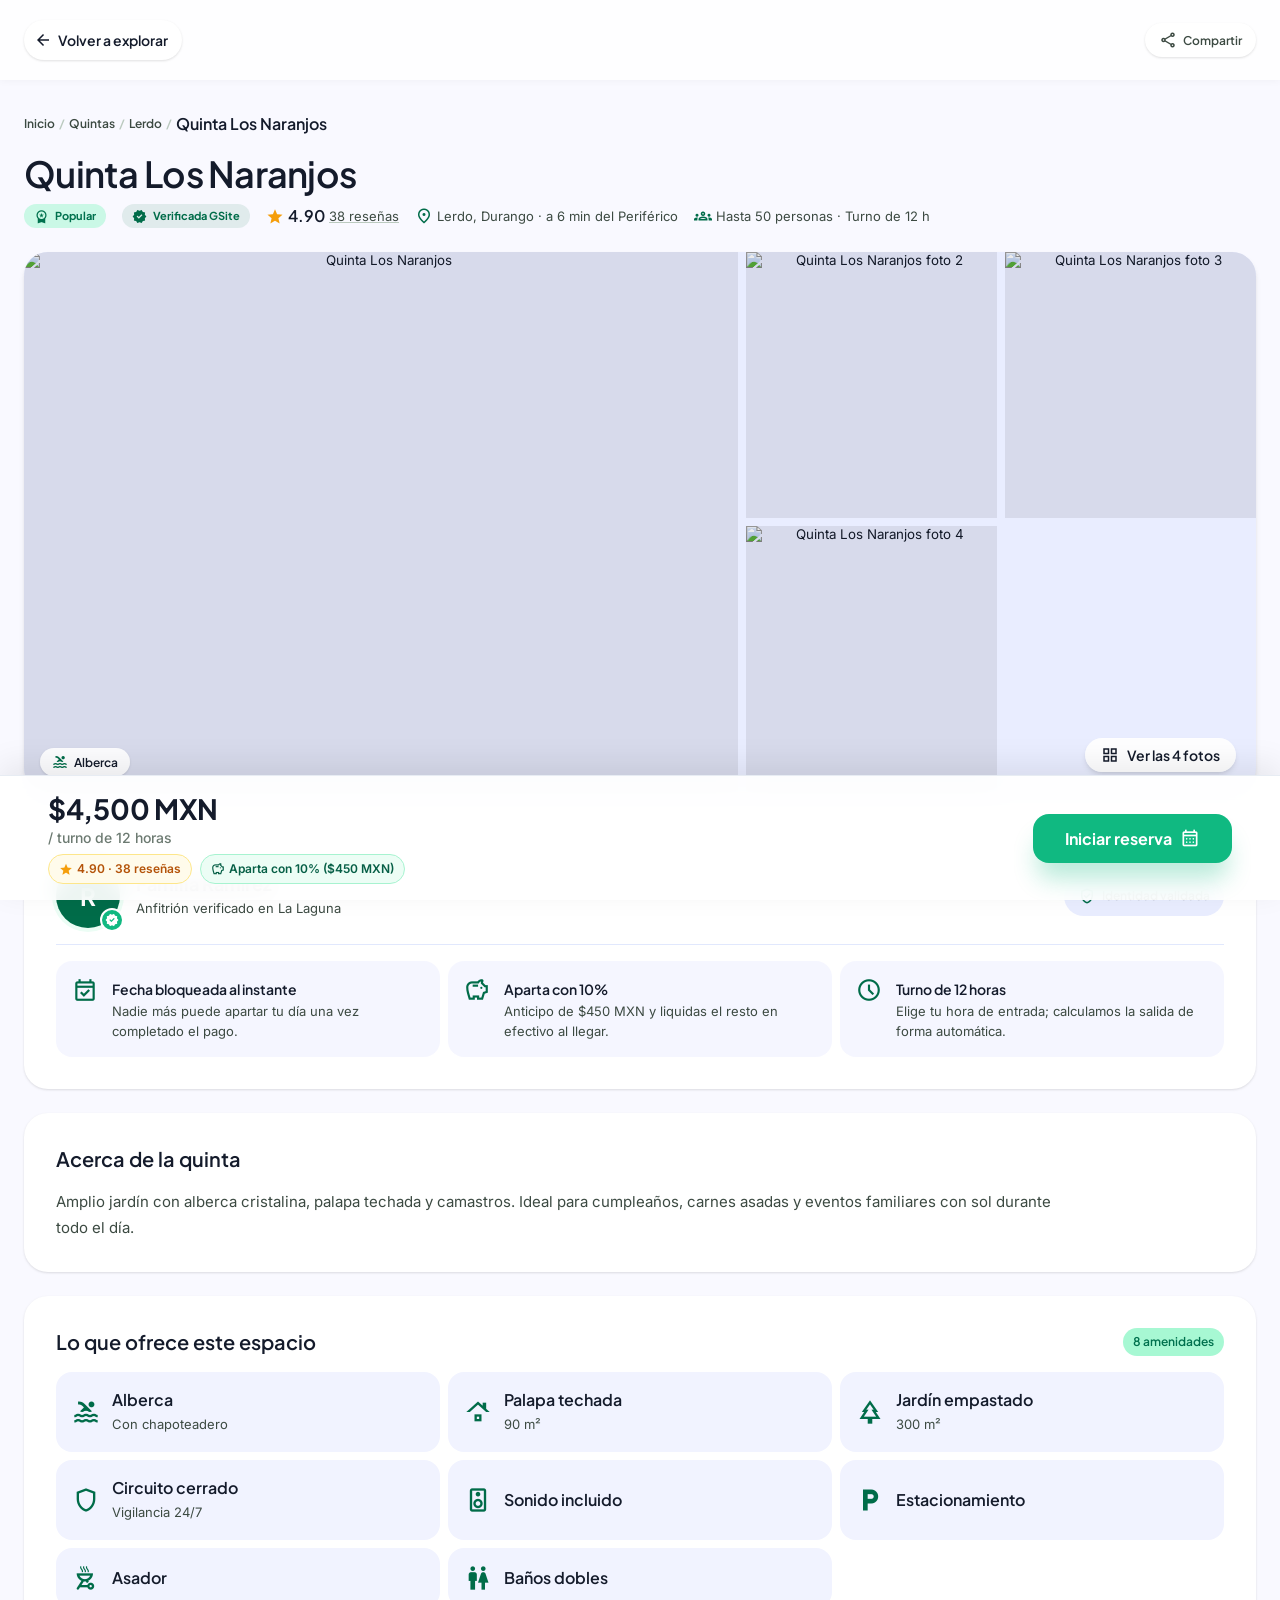
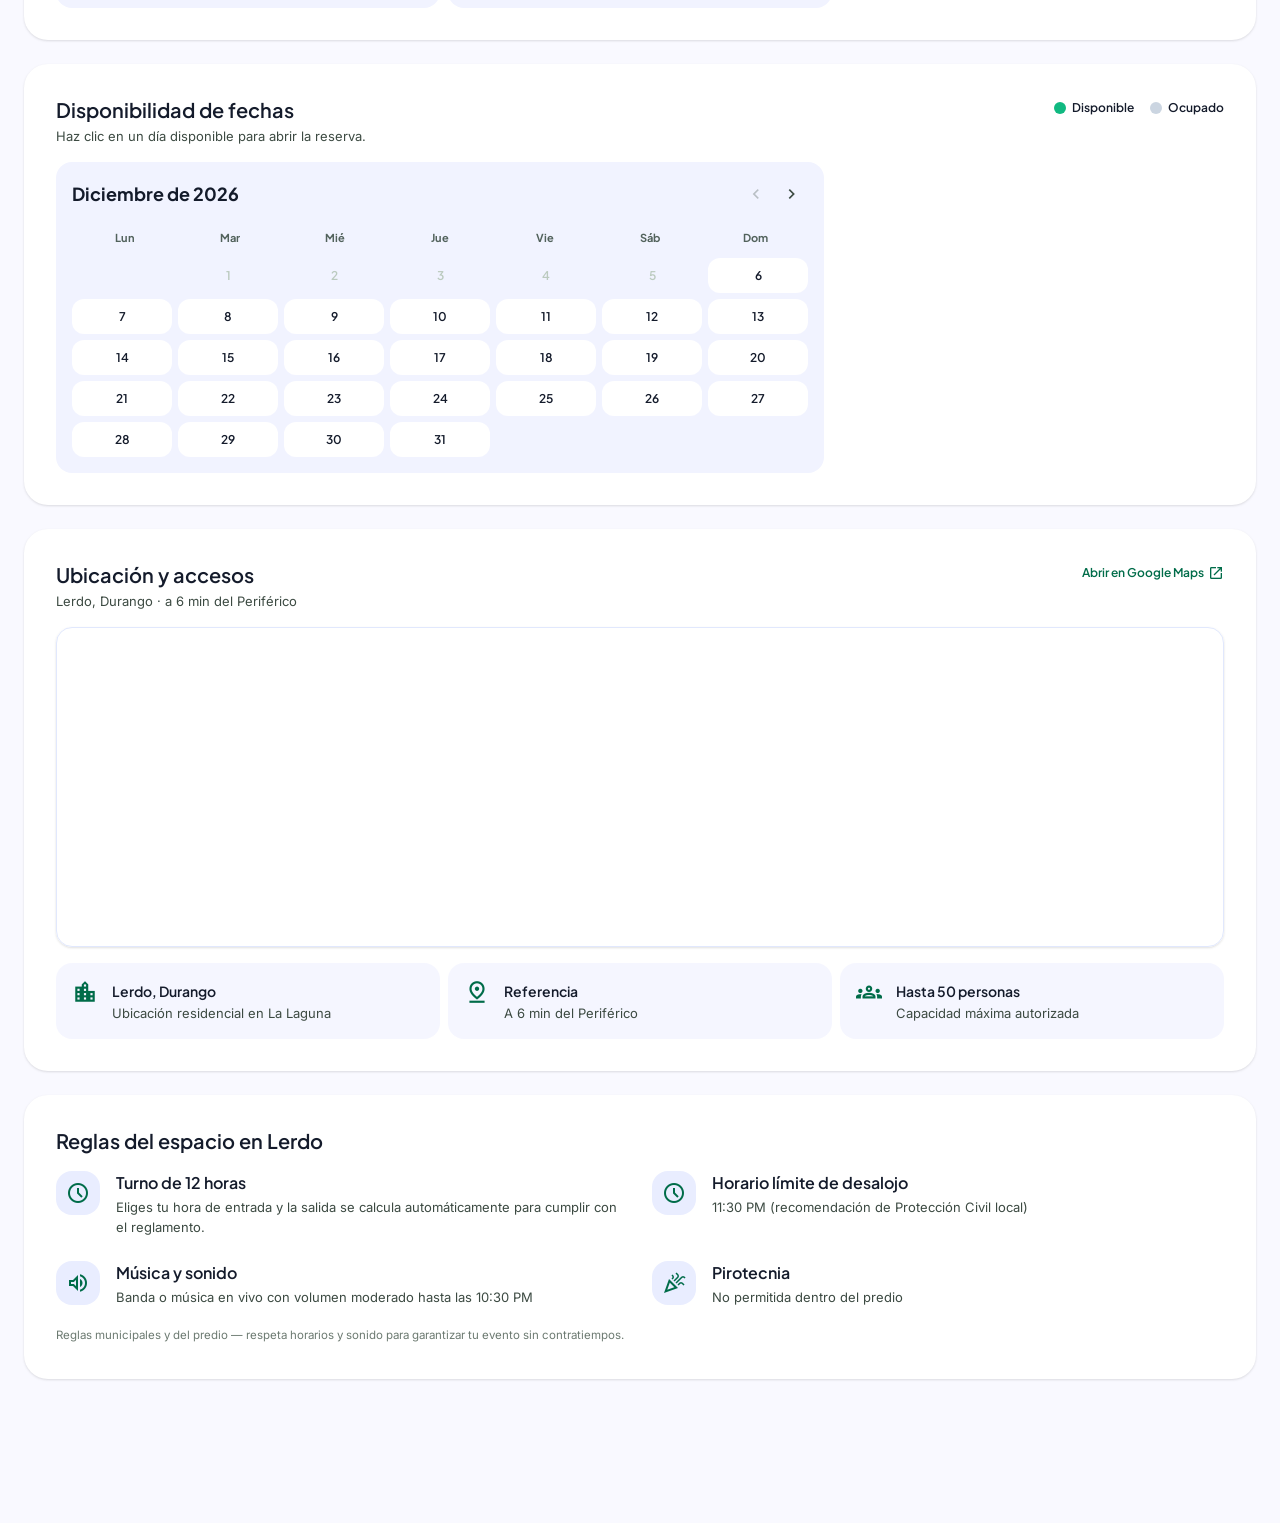
==== commit 01ea2a10: "Add files via upload" ====
--- a/quinta.html
+++ b/quinta.html
@@ -11,7 +11,7 @@
 <link href="https://fonts.googleapis.com/css2?family=Inter:wght@400;500;600&family=Plus+Jakarta+Sans:wght@600;700&display=swap" rel="stylesheet">
 <link href="https://fonts.googleapis.com/css2?family=Material+Symbols+Outlined:opsz,wght,FILL,GRAD@20..48,100..700,0..1,-50..200&display=swap" rel="stylesheet">
 <link rel="stylesheet" href="https://cdn.jsdelivr.net/npm/flatpickr/dist/flatpickr.min.css">
-<link rel="stylesheet" href="css/styles.css">
+<link rel="stylesheet" href="css/styles.css?v=3.3">
 </head>
 <body style="background:var(--surface);">
 <div id="loadingScreen">
@@ -24,20 +24,13 @@
 
 <!-- ===================== HEADER ===================== -->
 <header class="site-header">
-  <div class="container header-inner">
-    <div style="display:flex; align-items:center; gap:var(--space-md);">
-      <a class="back-btn" href="index.html" style="display:inline-flex;">
-        <span class="ms">arrow_back</span><span>Volver a explorar</span>
-      </a>
-      <a class="brand" href="index.html">
-        <img src="img/logo.png" alt="GSite" class="brand-logo-img">
-        <span class="brand-name">GSite</span>
-      </a>
-    </div>
+  <div class="container header-inner" style="display:flex; align-items:center; justify-content:space-between; width:100%;">
+    <a class="back-btn" href="index.html" style="display:inline-flex;">
+      <span class="ms">arrow_back</span><span>Volver a explorar</span>
+    </a>
 
     <div class="header-actions">
       <button class="pill-btn" type="button" onclick="shareQuinta()"><span class="ms">share</span><span id="shareLabel">Compartir</span></button>
-      <button class="pill-btn fav" type="button" id="dFavBtn" onclick="toggleDetailFav()"><span class="ms" id="dFavIcon">favorite</span><span id="dFavText">Guardar</span></button>
     </div>
   </div>
 </header>
@@ -377,7 +370,7 @@
 <script src="https://cdn.jsdelivr.net/npm/flatpickr"></script>
 <script src="https://cdn.jsdelivr.net/npm/flatpickr/dist/l10n/es.js"></script>
 <script src="js/quintas.js"></script>
-<script src="js/detail.js"></script>
+<script src="js/detail.js?v=3.0"></script>
 <script>
   function initPage() {
     try {
--- a/css/styles.css
+++ b/css/styles.css
@@ -119,6 +119,8 @@
 .main-nav a:hover{color:var(--on-surface);}
 .main-nav a.active{color:var(--primary);}
 .header-actions{display:flex; align-items:center; gap:var(--space-sm);}
+.header-tagline{display:inline-flex; align-items:center; gap:6px; font-family:var(--font-display); font-size:13px; font-weight:600; color:var(--on-surface-variant); letter-spacing:-0.01em; user-select:none;}
+.header-tagline .ms{color:var(--primary); font-size:17px;}
 
 /* ---------- Hero ---------- */
 .hero{position:relative; overflow:hidden; background:var(--on-surface);}
@@ -126,13 +128,13 @@
 .hero-scrim{position:absolute; inset:0; background:linear-gradient(to top, var(--on-surface), rgba(20,27,43,.5), rgba(20,27,43,.75));}
 .hero-glow{position:absolute; inset:0; background:radial-gradient(circle at center, rgba(0,108,73,.15), transparent 70%); opacity:.6;}
 .hero-content{position:relative; display:flex; flex-direction:column; align-items:center; text-align:center; padding:calc(var(--header-h) + 3rem) var(--gutter) 5rem;}
-.hero-pill{display:inline-flex; align-items:center; gap:var(--space-xs); padding:6px var(--space-md); border-radius:var(--r-full); background:rgba(255,255,255,.15); backdrop-filter:blur(12px); box-shadow:var(--shadow-md); margin-bottom:var(--space-md); color:#fff; font-family:var(--font-display); font-size:var(--fs-label-lg); font-weight:600; letter-spacing:.01em;}
-.hero-pill .ms{color:var(--primary-fixed); font-size:18px;}
+.hero-pill{display:inline-flex; align-items:center; gap:8px; margin-bottom:var(--space-md); color:rgba(255,255,255,.92); font-family:var(--font-display); font-size:14px; font-weight:600; letter-spacing:0.02em; user-select:none;}
+.hero-pill .ms{color:#34d399; font-size:18px; filter:drop-shadow(0 2px 8px rgba(52,211,153,.4));}
 .hero h1{font-family:var(--font-display); font-size:var(--fs-display-mobile); line-height:var(--lh-display-mobile); letter-spacing:-0.015em; font-weight:700; color:#fff; max-width:56rem; margin-bottom:var(--space-sm);}
 .hero p.sub{font-size:var(--fs-body-md); line-height:var(--lh-body-md); color:var(--surface-variant); max-width:42rem; margin-bottom:var(--space-xl);}
 
 /* Search pill */
-.search-pill{width:100%; max-width:64rem; background:rgba(255,255,255,.95); backdrop-filter:blur(24px); box-shadow:var(--shadow-2xl); border-radius:var(--r-3xl); padding:var(--space-xs); display:flex; flex-direction:column; gap:var(--space-xs); text-align:left;}
+.search-pill{width:100%; max-width:54rem; background:rgba(255,255,255,.95); backdrop-filter:blur(24px); box-shadow:var(--shadow-2xl); border-radius:var(--r-3xl); padding:var(--space-xs); display:flex; flex-direction:column; gap:var(--space-xs); text-align:left;}
 .s-field{flex:1; min-width:0; display:flex; align-items:center; gap:var(--space-sm); padding:var(--space-sm) var(--space-md); border-radius:var(--r-2xl); transition:var(--ease); cursor:pointer; position:relative;}
 .s-field:hover{background:rgba(241,243,255,.6);}
 .s-icon{width:40px; height:40px; border-radius:50%; background:var(--surface-container); color:var(--primary); display:flex; align-items:center; justify-content:center; flex-shrink:0; transition:var(--ease);}
@@ -140,20 +142,29 @@
 .s-text{display:flex; flex-direction:column; min-width:0; flex:1;}
 .s-label{font-family:var(--font-display); font-size:var(--fs-label-sm); line-height:var(--lh-label-sm); letter-spacing:.04em; text-transform:uppercase; color:var(--outline); font-weight:700;}
 .s-input{width:100%; border:none; outline:none; background:transparent; font-family:var(--font-display); font-size:var(--fs-title-sm); font-weight:600; color:var(--on-surface); text-overflow:ellipsis; padding:0; cursor:inherit;}
-.s-input::placeholder{color:var(--outline); font-weight:600;}
-.s-guests{display:flex; align-items:baseline; gap:var(--space-xs);}
-.s-guests strong{font-family:var(--font-display); font-size:var(--fs-title-sm); font-weight:600;}
-.s-guests span{font-size:var(--fs-body-sm); color:var(--on-surface-variant);}
-.stepper{display:flex; align-items:center; gap:4px; background:var(--surface-container); padding:4px 8px; border-radius:var(--r-full); box-shadow:inset 0 2px 4px rgba(0,0,0,.05); flex-shrink:0;}
-.stepper button{width:24px; height:24px; border-radius:50%; background:var(--surface-lowest); display:flex; align-items:center; justify-content:center; box-shadow:var(--shadow-sm);}
-.stepper button:hover{background:var(--primary); color:var(--on-primary);}
-.stepper button:active{transform:scale(.92);}
-.stepper .ms{font-size:14px;}
+.s-input::placeholder{color:var(--outline); font-weight:500;}
+
+/* Autocomplete Dropdown para ¿Dónde? */
+.loc-field{position:relative;}
+.loc-dropdown{position:absolute; top:calc(100% + 10px); left:0; width:100%; min-width:320px; max-width:400px; background:#ffffff; border-radius:var(--r-2xl); box-shadow:0 18px 40px -8px rgba(15,23,42,.25), 0 0 1px 1px rgba(0,0,0,.06); border:1px solid var(--surface-variant); padding:8px; z-index:90; display:none; max-height:320px; overflow-y:auto; animation:locSlideDown .2s cubic-bezier(0.16, 1, 0.3, 1);}
+.loc-dropdown.open{display:block;}
+@keyframes locSlideDown{from{opacity:0; transform:translateY(-8px);} to{opacity:1; transform:translateY(0);}}
+.loc-dropdown-title{font-family:var(--font-display); font-size:11px; font-weight:700; text-transform:uppercase; letter-spacing:.06em; color:var(--outline); padding:8px 12px 6px;}
+.loc-item{display:flex; align-items:center; gap:12px; padding:10px 12px; border-radius:var(--r-lg); cursor:pointer; transition:var(--ease); text-align:left; width:100%; background:transparent; border:none;}
+.loc-item:hover, .loc-item:focus{background:var(--surface-low); outline:none;}
+.loc-item-icon{width:34px; height:34px; border-radius:50%; background:var(--surface-container); color:var(--primary); display:flex; align-items:center; justify-content:center; flex-shrink:0; transition:var(--ease);}
+.loc-item:hover .loc-item-icon{background:var(--primary); color:#fff;}
+.loc-item-text{display:flex; flex-direction:column; min-width:0; flex:1;}
+.loc-item-text strong{font-family:var(--font-display); font-size:14px; font-weight:600; color:var(--on-surface); line-height:1.2;}
+.loc-item-text small{font-size:12px; color:var(--on-surface-variant); margin-top:2px; white-space:nowrap; overflow:hidden; text-overflow:ellipsis;}
+.loc-empty{padding:18px 12px; font-size:13px; color:var(--on-surface-variant); text-align:center; line-height:1.4;}
+@media (max-width: 767px){.loc-dropdown{max-width:100%; min-width:100%;}}
+
 .s-divider{display:none; width:1px; height:40px; background:rgba(187,202,191,.4);}
 .s-cta-wrap{padding:4px; flex-shrink:0;}
 .s-cta{width:100%; height:56px; padding:0 var(--space-lg); border-radius:var(--r-full); background:var(--primary-container); color:var(--on-primary); display:flex; align-items:center; justify-content:center; gap:var(--space-xs); font-family:var(--font-display); font-size:var(--fs-title-sm); font-weight:600; box-shadow:var(--shadow-cta);}
-.s-cta:hover{background:var(--primary); transform:scale(1.05);}
-.s-cta:active{transform:scale(.95);}
+.s-cta:hover{background:var(--primary); transform:scale(1.03);}
+.s-cta:active{transform:scale(.97);}
 .s-cta .ms{font-size:22px;}
 
 .trust{margin-top:var(--space-lg); display:flex; flex-wrap:wrap; justify-content:center; gap:var(--space-sm) var(--space-lg); color:rgba(255,255,255,.8); font-size:var(--fs-body-sm);}
@@ -168,10 +179,12 @@
 .chip .ms{font-size:18px;}
 .chip:hover{color:var(--primary); background:rgba(130,245,193,.4);}
 .chip.active{background:var(--primary); color:var(--on-primary); box-shadow:0 4px 6px -1px rgba(0,108,73,.2);}
-.filter-btn{display:flex; align-items:center; gap:8px; padding:8px 16px; border-radius:var(--r-full); background:var(--surface-lowest); font-family:var(--font-display); font-size:var(--fs-label-lg); font-weight:600; box-shadow:var(--shadow-sm); flex-shrink:0; position:relative;}
-.filter-btn:hover{background:var(--surface-container);}
-.filter-btn .ms{font-size:18px; color:var(--on-surface-variant);}
-.filter-btn .lbl{display:none;}
+.title-accent{color:var(--primary); font-style:italic; font-weight:700;}
+.hero-accent{color:#34d399; font-style:italic; font-weight:700; text-shadow:0 0 25px rgba(52,211,153,.35);}
+.filter-btn{display:inline-flex; align-items:center; gap:8px; padding:8px 18px; border-radius:var(--r-full); background:#ffffff; color:var(--primary); border:1px solid rgba(0,108,73,.15); font-family:var(--font-display); font-size:var(--fs-label-lg); font-weight:700; box-shadow:0 2px 8px rgba(0,0,0,.04); flex-shrink:0; position:relative; cursor:pointer; transition:var(--ease);}
+.filter-btn:hover{background:var(--surface-container); border-color:var(--primary); color:var(--primary); transform:translateY(-1px); box-shadow:0 4px 12px rgba(0,108,73,.12);}
+.filter-btn .ms{font-size:18px; color:var(--primary);}
+.filter-btn .lbl{display:inline;}
 .filter-count{width:20px; height:20px; border-radius:50%; background:var(--primary-container); color:var(--on-primary); font-size:11px; font-weight:700; display:none; align-items:center; justify-content:center;}
 .filter-count.show{display:flex;}
 
@@ -180,6 +193,8 @@
 .results-head{display:flex; flex-direction:column; gap:var(--space-md); margin-bottom:var(--space-lg);}
 .results-title{display:flex; flex-wrap:wrap; align-items:center; gap:8px;}
 .results-title h2{font-family:var(--font-display); font-size:var(--fs-headline-lg-mobile); line-height:var(--lh-headline-lg-mobile); letter-spacing:-0.01em; font-weight:600;}
+.results-meta{display:flex; flex-wrap:wrap; align-items:center; gap:8px; margin-top:6px;}
+.results-meta p{margin:0; color:var(--on-surface-variant);}
 .count-badge{padding:2px 10px; border-radius:var(--r-full); background:rgba(130,245,193,.7); color:var(--on-secondary-container); font-family:var(--font-display); font-size:var(--fs-label-md); font-weight:600;}
 .results-head p{color:var(--on-surface-variant); margin-top:4px;}
 .sort-box{display:flex; align-items:center; gap:var(--space-xs); align-self:flex-start; background:var(--surface-lowest); padding:6px 12px; border-radius:var(--r-xl); box-shadow:var(--shadow-sm);}
@@ -193,31 +208,35 @@
 /* ---------- Grid & Cards ---------- */
 .grid{display:grid; grid-template-columns:1fr; gap:var(--space-lg);}
 .empty-state{grid-column:1/-1; padding:60px 24px; text-align:center; color:var(--on-surface-variant);}
-.card{display:flex; flex-direction:column; background:var(--surface-lowest); border-radius:var(--r-3xl); overflow:hidden; box-shadow:var(--shadow-sm); transition:var(--ease); cursor:pointer;}
-.card:hover{box-shadow:var(--shadow-xl); transform:translateY(-4px);}
-.card-media{position:relative; width:100%; aspect-ratio:4/3; overflow:hidden; background:var(--surface-container);}
-.card-media img{width:100%; height:100%; object-fit:cover; transition:transform .5s ease-out;}
+.card{display:flex; flex-direction:column; background:var(--surface-lowest); border-radius:var(--r-3xl); overflow:hidden; box-shadow:var(--shadow-sm); cursor:pointer; opacity:0; transform:translateY(36px); transition:opacity .65s cubic-bezier(0.16, 1, 0.3, 1), transform .65s cubic-bezier(0.16, 1, 0.3, 1), box-shadow .25s ease; will-change:opacity, transform;}
+.card.revealed{opacity:1; transform:translateY(0);}
+.card.revealed:hover{box-shadow:var(--shadow-xl); transform:translateY(-6px); transition-delay:0s !important;}
+.card.revealed:active{transform:scale(.98); transition:transform .12s ease;}
+.card-media{position:relative; width:100%; aspect-ratio:4/3; overflow:hidden; background:var(--surface-container); touch-action:pan-y; user-select:none; -webkit-user-select:none;}
+.card-media img{width:100%; height:100%; object-fit:cover; transition:transform .5s ease-out, opacity .2s ease-out;}
+.card-media img.slide-left{animation:cardSlideLeft .28s cubic-bezier(0.16, 1, 0.3, 1);}
+.card-media img.slide-right{animation:cardSlideRight .28s cubic-bezier(0.16, 1, 0.3, 1);}
+@keyframes cardSlideLeft{0%{opacity:.3; transform:translateX(28px) scale(.98);} 100%{opacity:1; transform:translateX(0) scale(1);}}
+@keyframes cardSlideRight{0%{opacity:.3; transform:translateX(-28px) scale(.98);} 100%{opacity:1; transform:translateX(0) scale(1);}}
 .card:hover .card-media img{transform:scale(1.05);}
-.card-badges{position:absolute; top:var(--space-sm); left:var(--space-sm); display:flex; align-items:center; gap:6px;}
+.card-badges{position:absolute; top:var(--space-sm); left:var(--space-sm); display:flex; flex-wrap:wrap; align-items:center; gap:6px; z-index:2;}
 .badge{padding:4px 12px; border-radius:var(--r-full); background:rgba(255,255,255,.9); backdrop-filter:blur(12px); color:var(--primary); font-family:var(--font-display); font-size:var(--fs-label-sm); font-weight:700; display:flex; align-items:center; gap:4px; box-shadow:var(--shadow-sm);}
 .badge .ms{font-size:14px;}
 .badge.solid{background:var(--primary-container); color:var(--on-primary);}
 .badge.neutral{color:var(--on-surface);}
-.fav-btn{position:absolute; top:var(--space-sm); right:var(--space-sm); width:36px; height:36px; border-radius:50%; background:rgba(255,255,255,.8); backdrop-filter:blur(12px); display:flex; align-items:center; justify-content:center; color:var(--on-surface-variant); box-shadow:var(--shadow-md);}
-.fav-btn:hover{background:#fff; color:var(--error);}
-.fav-btn:active{transform:scale(.9);}
-.fav-btn.active{color:#ef4444;}
-.card-turno{position:absolute; bottom:var(--space-sm); left:var(--space-sm); padding:4px 10px; border-radius:var(--r-lg); background:rgba(20,27,43,.75); backdrop-filter:blur(12px); color:#fff; font-size:12px; display:flex; align-items:center; gap:4px;}
+.card-turno{position:absolute; bottom:var(--space-sm); left:var(--space-sm); padding:4px 10px; border-radius:var(--r-lg); background:rgba(20,27,43,.75); backdrop-filter:blur(12px); color:#fff; font-size:12px; font-weight:600; display:flex; align-items:center; gap:4px; z-index:2; box-shadow:var(--shadow-sm);}
 .card-turno .ms{font-size:14px;}
 .card-nav{position:absolute; top:50%; transform:translateY(-50%); width:28px; height:28px; border-radius:50%; background:rgba(255,255,255,.88); display:flex; align-items:center; justify-content:center; opacity:0; z-index:3;}
 .card-nav .ms{font-size:18px;}
 .card-nav.prev{left:8px;} .card-nav.next{right:8px;}
 .card-nav:hover{background:#fff; transform:translateY(-50%) scale(1.1);}
 .card-media:hover .card-nav{opacity:1;}
-@media(hover:none){.card-nav{opacity:1;}}
-.card-dots{position:absolute; bottom:44px; left:0; right:0; display:flex; justify-content:center; gap:5px; z-index:2;}
-.card-dots .dot{width:5px; height:5px; border-radius:50%; background:rgba(255,255,255,.55); transition:var(--ease);}
-.card-dots .dot.active{background:#fff; transform:scale(1.3);}
+@media(max-width:768px), (hover:none){
+  .card-nav{display:none !important;}
+}
+.card-dots{position:absolute; bottom:12px; left:0; right:0; display:flex; justify-content:center; gap:6px; z-index:2; pointer-events:none;}
+.card-dots .dot{width:6px; height:6px; border-radius:50%; background:rgba(255,255,255,.65); transition:var(--ease); box-shadow:0 1px 3px rgba(0,0,0,.4);}
+.card-dots .dot.active{background:#fff; transform:scale(1.35); box-shadow:0 1px 4px rgba(0,0,0,.6);}
 .card-body{padding:var(--space-md); display:flex; flex-direction:column; flex:1; justify-content:space-between; gap:var(--space-sm);}
 .card-top{display:flex; align-items:baseline; justify-content:space-between; gap:8px; margin-bottom:4px;}
 .card-name{font-family:var(--font-display); font-size:var(--fs-title-md); line-height:var(--lh-title-md); font-weight:600; transition:var(--ease); display:-webkit-box; -webkit-line-clamp:1; -webkit-box-orient:vertical; overflow:hidden;}
@@ -238,6 +257,23 @@
 .card-note .ms{font-size:12px;}
 .btn-detail{padding:8px 16px; border-radius:var(--r-xl); background:var(--surface-container); font-family:var(--font-display); font-size:var(--fs-label-lg); font-weight:600;}
 .card:hover .btn-detail, .btn-detail:hover{background:var(--primary); color:var(--on-primary);}
+@media(max-width:480px){
+  .card-media{aspect-ratio:16/10;}
+  .card-badges{gap:4px; top:8px; left:8px;}
+  .card-turno{bottom:8px; left:8px; padding:3px 8px; font-size:11px;}
+  .card-turno .ms{font-size:13px;}
+  .badge{padding:3px 8px; font-size:11px;}
+  .badge .ms{font-size:12px;}
+  .card-body{padding:14px; gap:8px;}
+  .card-name{font-size:var(--fs-title-sm);}
+  .card-loc{margin-bottom:4px; font-size:12px;}
+  .amen-chips{gap:4px;}
+  .amen-chip{padding:3px 8px; font-size:11px;}
+  .amen-chip .ms{font-size:13px;}
+  .card-foot{padding-top:4px;}
+  .price strong{font-size:19px;}
+  .btn-detail{padding:7px 14px; font-size:13px;}
+}
 
 /* ---------- Explainer bento ---------- */
 .bento{margin-top:var(--space-xl); padding:var(--space-lg); border-radius:var(--r-3xl); background:var(--surface-low); box-shadow:var(--shadow-sm); display:flex; flex-direction:column; gap:var(--space-lg);}
@@ -362,9 +398,6 @@
   .host-card{width:auto;}
   .foot-grid{grid-template-columns:repeat(4,1fr);}
 }
-@media(prefers-reduced-motion:reduce){
-  *{transition:none !important; animation:none !important;}
-}
 
 /* =========================================================
    VISTA DE DETALLES (segunda pantalla)
@@ -475,7 +508,7 @@
 /* Ubicación */
 .map-link{display:inline-flex; align-items:center; gap:4px; font-family:var(--font-display); font-size:var(--fs-label-md); font-weight:600; color:var(--primary);}
 .map-link:hover{text-decoration:underline;}
-.map-embed{height:260px; border-radius:var(--r-2xl); overflow:hidden; border:1px solid var(--surface-high);}
+.map-embed{height:320px; border-radius:var(--r-2xl); overflow:hidden; border:1px solid var(--surface-high); position:relative; box-shadow:var(--shadow-sm);}
 .map-embed iframe{width:100%; height:100%; border:0; display:block;}
 
 /* Reglas */
